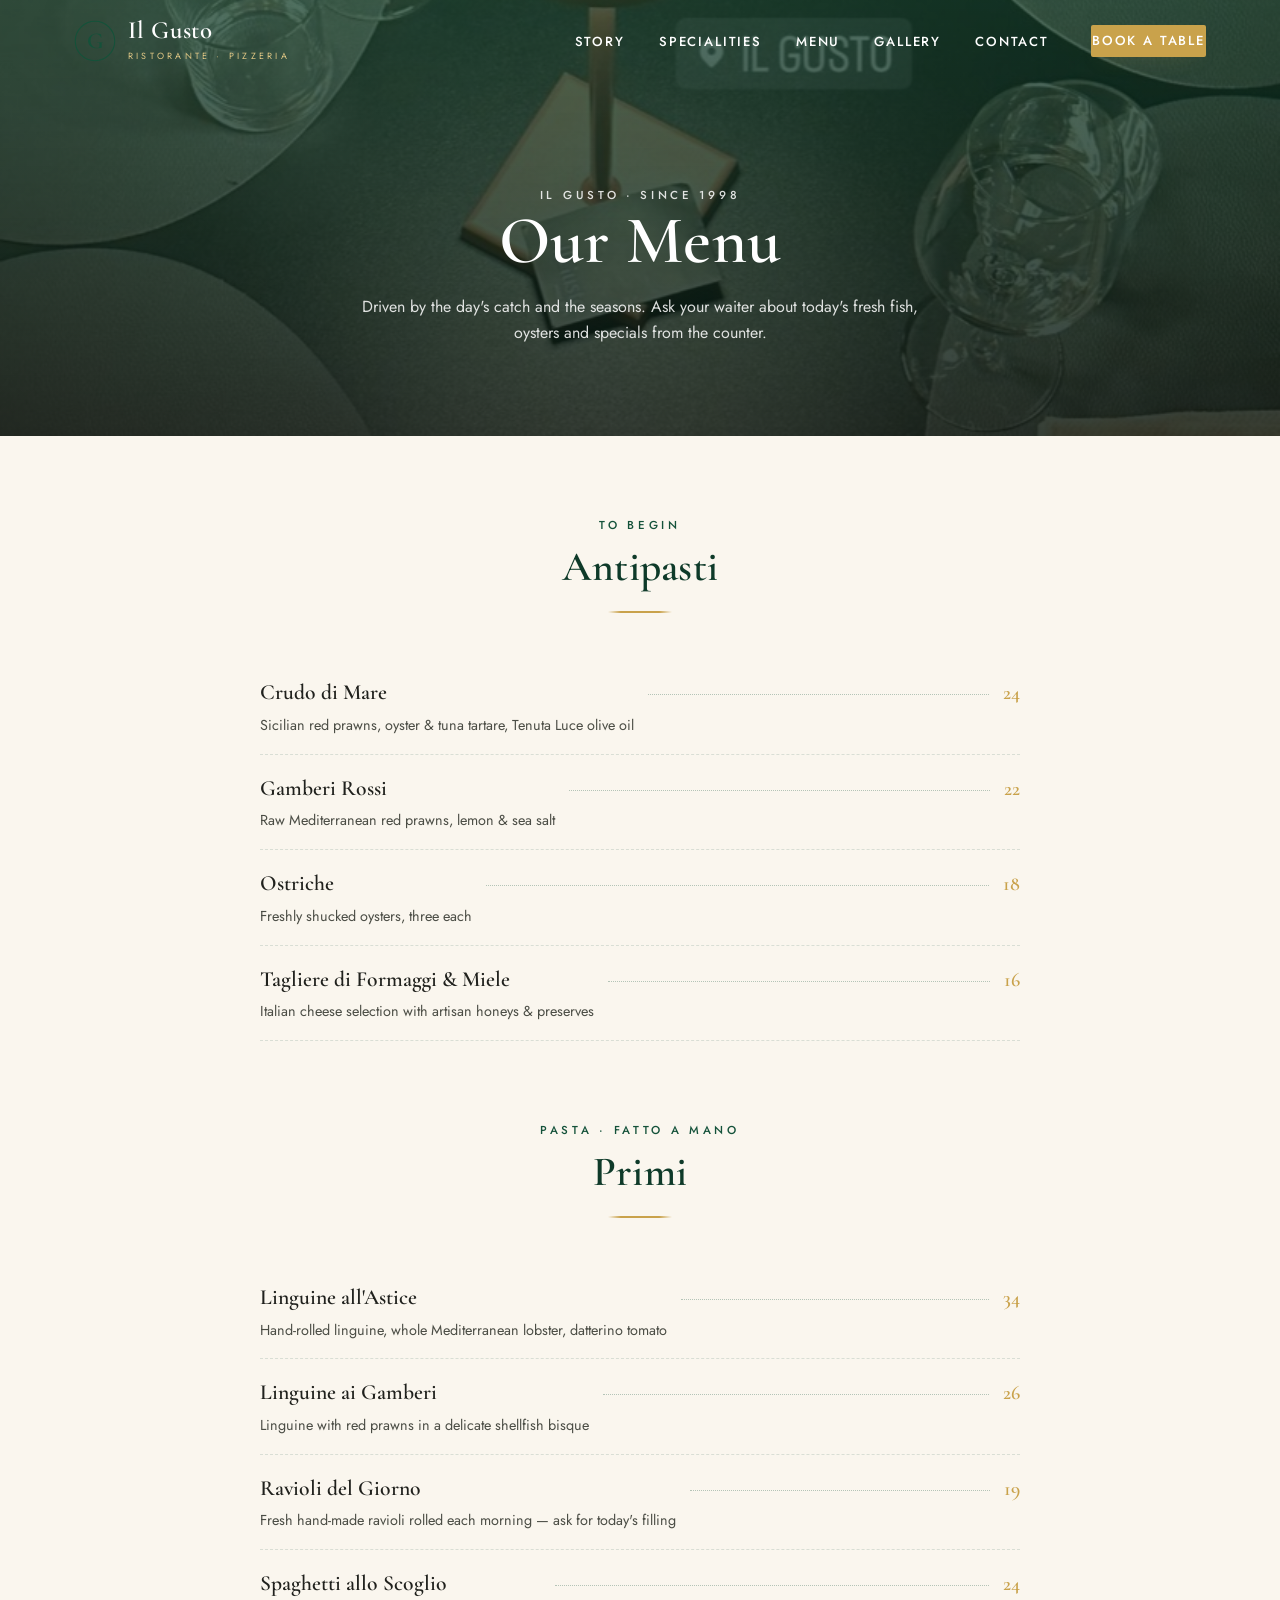
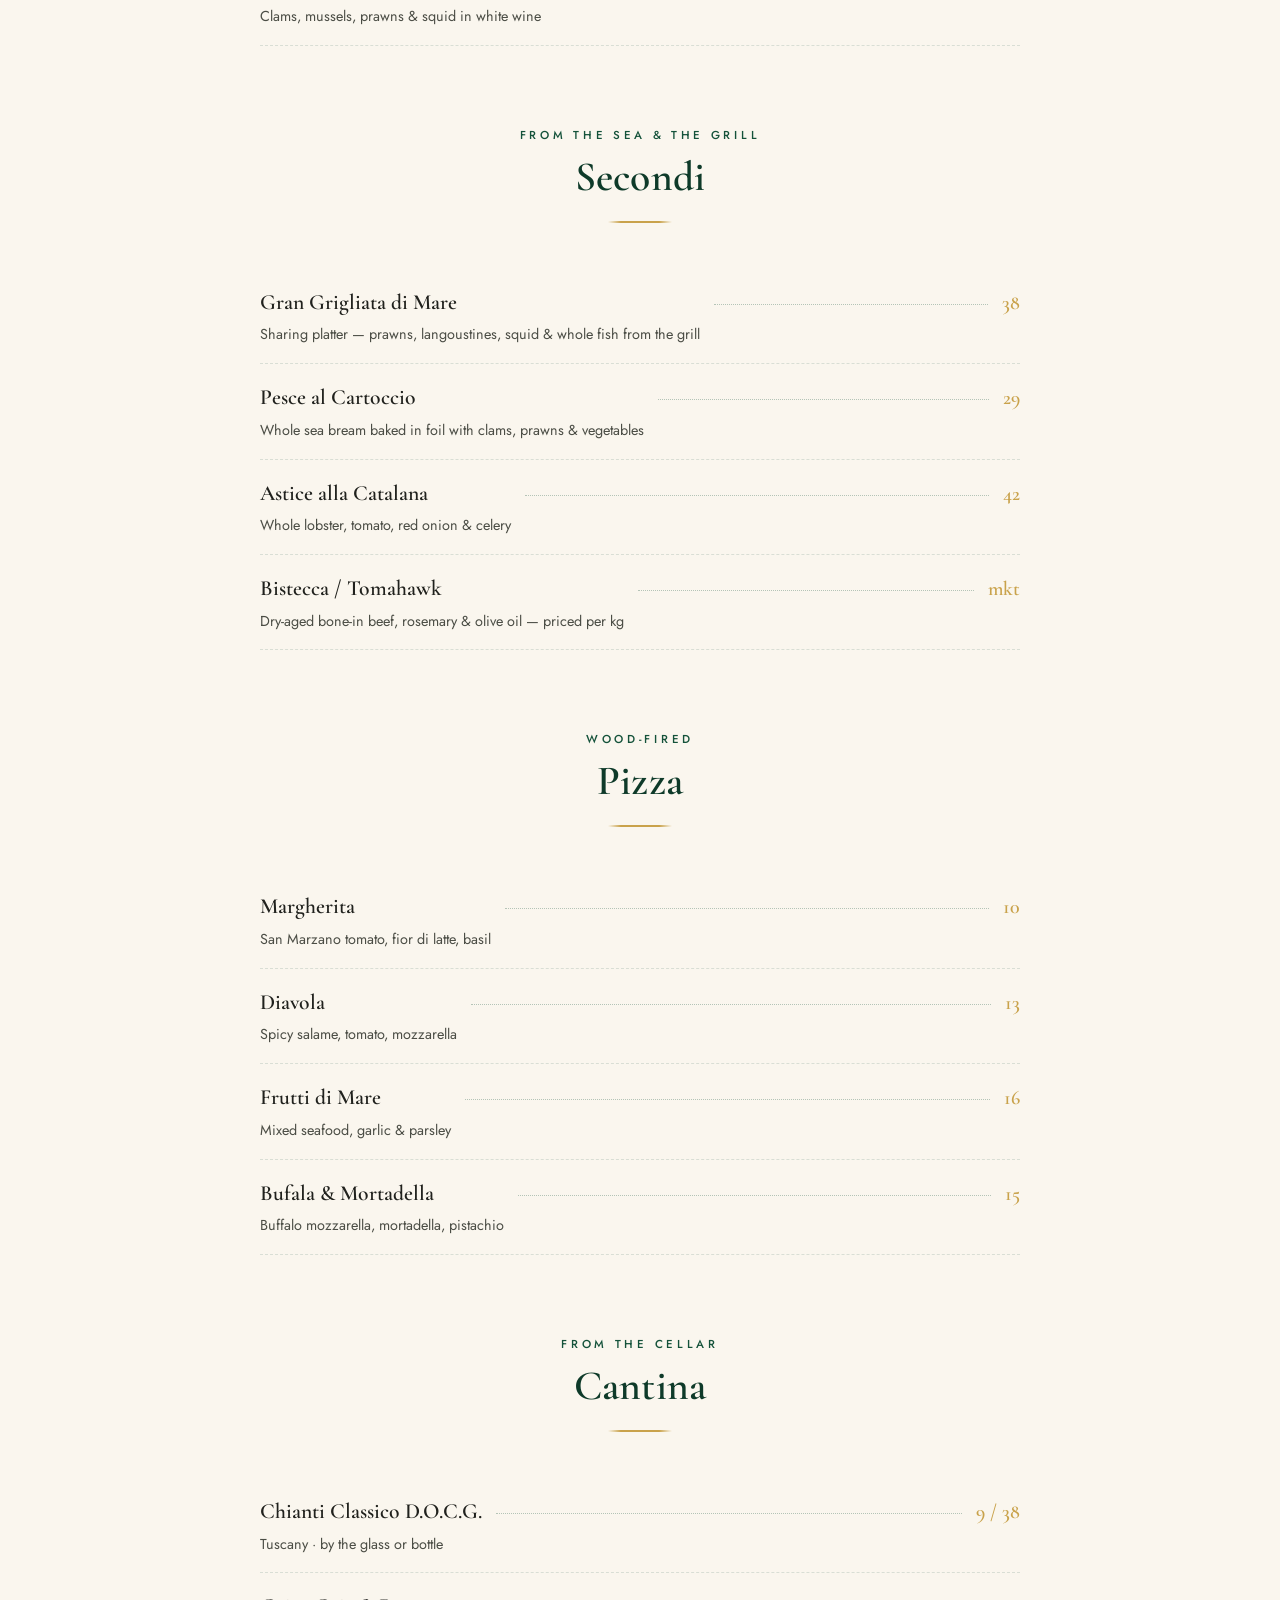
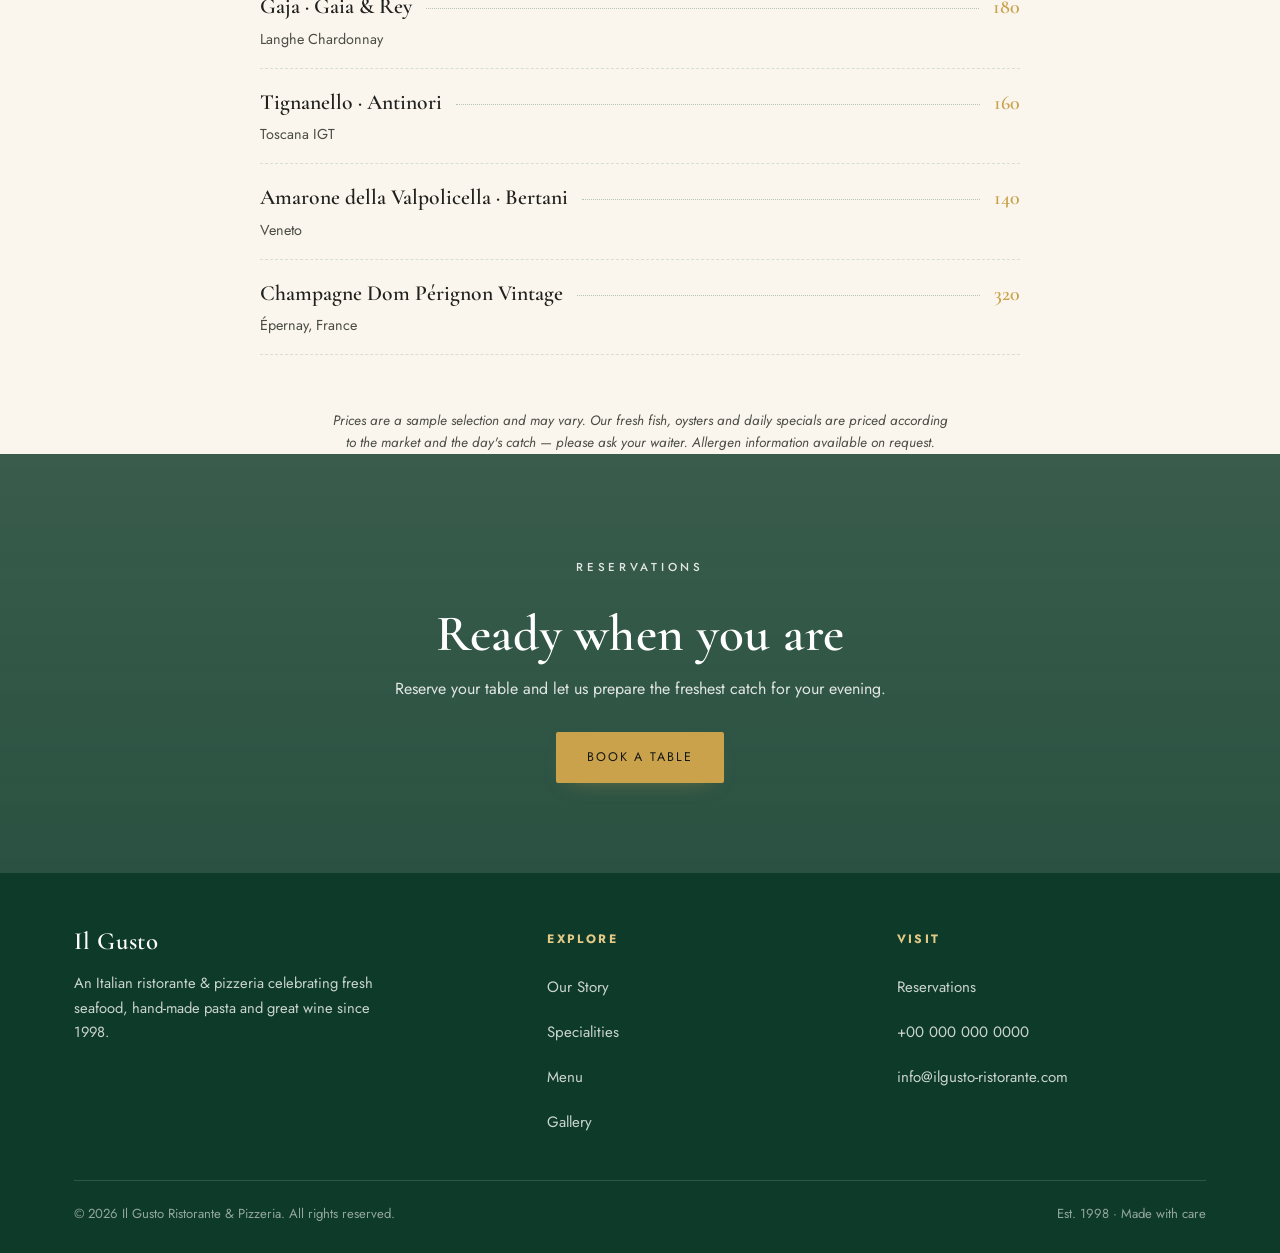
==== docs/menu.html @ 5f65938a "Ilgusto restaurant website (static site for GitHub Pages /docs) Co-Authored-By: Claude Opus 4.8 (1M " ====
<!DOCTYPE html>
<html lang="en">
<head>
  <meta charset="UTF-8" />
  <meta name="viewport" content="width=device-width, initial-scale=1.0" />

  <title>Menu · Il Gusto Ristorante &amp; Pizzeria — Seafood, Pasta, Pizza &amp; Wine</title>
  <meta name="description" content="Explore the Il Gusto menu: fresh seafood antipasti, lobster linguine, hand-made pasta, grilled fish, dry-aged steaks, wood-fired pizza and a curated Italian wine list." />
  <meta name="keywords" content="Il Gusto menu, Italian menu, seafood menu, lobster pasta, pizza menu, wine list, antipasti, ristorante menu" />
  <meta name="robots" content="index, follow" />
  <link rel="canonical" href="https://www.ilgusto-ristorante.com/menu.html" />

  <meta property="og:type" content="website" />
  <meta property="og:site_name" content="Il Gusto Ristorante" />
  <meta property="og:title" content="Menu · Il Gusto Ristorante &amp; Pizzeria" />
  <meta property="og:description" content="Fresh seafood antipasti, lobster linguine, hand-made pasta, grilled fish, aged steaks and wood-fired pizza." />
  <meta property="og:url" content="https://www.ilgusto-ristorante.com/menu.html" />
  <meta property="og:image" content="https://www.ilgusto-ristorante.com/assets/img/og-image.jpg" />
  <meta name="twitter:card" content="summary_large_image" />
  <meta name="theme-color" content="#14523a" />

  <link rel="icon" type="image/svg+xml" href="assets/favicon.svg" />
  <link rel="manifest" href="site.webmanifest" />
  <link rel="preconnect" href="https://fonts.googleapis.com" />
  <link rel="preconnect" href="https://fonts.gstatic.com" crossorigin />
  <link href="https://fonts.googleapis.com/css2?family=Cormorant+Garamond:ital,wght@0,500;0,600;1,500&family=Jost:wght@300;400;500&display=swap" rel="stylesheet" />
  <link rel="stylesheet" href="assets/style.css" />

  <!-- Breadcrumb structured data -->
  <script type="application/ld+json">
  {
    "@context": "https://schema.org",
    "@type": "BreadcrumbList",
    "itemListElement": [
      { "@type": "ListItem", "position": 1, "name": "Home", "item": "https://www.ilgusto-ristorante.com/" },
      { "@type": "ListItem", "position": 2, "name": "Menu", "item": "https://www.ilgusto-ristorante.com/menu.html" }
    ]
  }
  </script>
</head>
<body>

  <header class="site-header scrolled">
    <div class="wrap nav">
      <a class="brand" href="index.html" aria-label="Il Gusto home">
        <span class="brand-mark" style="color: var(--green)">
          <svg viewBox="0 0 100 100" width="42" height="42" aria-hidden="true">
            <circle cx="50" cy="50" r="47" fill="none" stroke="currentColor" stroke-width="2.5"/>
            <text x="50" y="66" text-anchor="middle" font-family="Cormorant Garamond, serif" font-size="54" font-weight="600" fill="currentColor">G</text>
          </svg>
        </span>
        <span>
          <span class="brand-text">Il Gusto</span>
          <span class="brand-sub">Ristorante · Pizzeria</span>
        </span>
      </a>
      <nav>
        <ul class="nav-links">
          <li><a href="index.html#about">Story</a></li>
          <li><a href="index.html#highlights">Specialities</a></li>
          <li><a href="menu.html">Menu</a></li>
          <li><a href="index.html#gallery">Gallery</a></li>
          <li><a href="index.html#contact">Contact</a></li>
          <li class="nav-cta"><a class="btn btn-gold" href="index.html#contact">Book a Table</a></li>
        </ul>
      </nav>
      <button class="nav-toggle" aria-label="Open menu" aria-expanded="false">
        <span></span><span></span><span></span>
      </button>
    </div>
  </header>

  <!-- Page hero -->
  <section class="page-hero">
    <div class="wrap">
      <p class="eyebrow">Il Gusto · Since 1998</p>
      <h1>Our Menu</h1>
      <p>Driven by the day's catch and the seasons. Ask your waiter about today's fresh fish, oysters and specials from the counter.</p>
    </div>
  </section>

  <main>
    <!-- Antipasti -->
    <section class="menu-section">
      <div class="wrap">
        <div class="menu-cat-head reveal">
          <p class="eyebrow dark">To begin</p>
          <h2>Antipasti</h2>
        </div>
        <div class="menu-list">
          <div class="menu-item reveal">
            <div><span class="mi-name">Crudo di Mare</span><span class="mi-desc">Sicilian red prawns, oyster &amp; tuna tartare, Tenuta Luce olive oil</span></div>
            <span class="mi-dots"></span><span class="mi-price">24</span>
          </div>
          <div class="menu-item reveal">
            <div><span class="mi-name">Gamberi Rossi</span><span class="mi-desc">Raw Mediterranean red prawns, lemon &amp; sea salt</span></div>
            <span class="mi-dots"></span><span class="mi-price">22</span>
          </div>
          <div class="menu-item reveal">
            <div><span class="mi-name">Ostriche</span><span class="mi-desc">Freshly shucked oysters, three each</span></div>
            <span class="mi-dots"></span><span class="mi-price">18</span>
          </div>
          <div class="menu-item reveal">
            <div><span class="mi-name">Tagliere di Formaggi &amp; Miele</span><span class="mi-desc">Italian cheese selection with artisan honeys &amp; preserves</span></div>
            <span class="mi-dots"></span><span class="mi-price">16</span>
          </div>
        </div>
      </div>
    </section>

    <!-- Primi -->
    <section class="menu-section">
      <div class="wrap">
        <div class="menu-cat-head reveal">
          <p class="eyebrow dark">Pasta · Fatto a mano</p>
          <h2>Primi</h2>
        </div>
        <div class="menu-list">
          <div class="menu-item reveal">
            <div><span class="mi-name">Linguine all'Astice</span><span class="mi-desc">Hand-rolled linguine, whole Mediterranean lobster, datterino tomato</span></div>
            <span class="mi-dots"></span><span class="mi-price">34</span>
          </div>
          <div class="menu-item reveal">
            <div><span class="mi-name">Linguine ai Gamberi</span><span class="mi-desc">Linguine with red prawns in a delicate shellfish bisque</span></div>
            <span class="mi-dots"></span><span class="mi-price">26</span>
          </div>
          <div class="menu-item reveal">
            <div><span class="mi-name">Ravioli del Giorno</span><span class="mi-desc">Fresh hand-made ravioli rolled each morning — ask for today's filling</span></div>
            <span class="mi-dots"></span><span class="mi-price">19</span>
          </div>
          <div class="menu-item reveal">
            <div><span class="mi-name">Spaghetti allo Scoglio</span><span class="mi-desc">Clams, mussels, prawns &amp; squid in white wine</span></div>
            <span class="mi-dots"></span><span class="mi-price">24</span>
          </div>
        </div>
      </div>
    </section>

    <!-- Secondi -->
    <section class="menu-section">
      <div class="wrap">
        <div class="menu-cat-head reveal">
          <p class="eyebrow dark">From the sea &amp; the grill</p>
          <h2>Secondi</h2>
        </div>
        <div class="menu-list">
          <div class="menu-item reveal">
            <div><span class="mi-name">Gran Grigliata di Mare</span><span class="mi-desc">Sharing platter — prawns, langoustines, squid &amp; whole fish from the grill</span></div>
            <span class="mi-dots"></span><span class="mi-price">38</span>
          </div>
          <div class="menu-item reveal">
            <div><span class="mi-name">Pesce al Cartoccio</span><span class="mi-desc">Whole sea bream baked in foil with clams, prawns &amp; vegetables</span></div>
            <span class="mi-dots"></span><span class="mi-price">29</span>
          </div>
          <div class="menu-item reveal">
            <div><span class="mi-name">Astice alla Catalana</span><span class="mi-desc">Whole lobster, tomato, red onion &amp; celery</span></div>
            <span class="mi-dots"></span><span class="mi-price">42</span>
          </div>
          <div class="menu-item reveal">
            <div><span class="mi-name">Bistecca / Tomahawk</span><span class="mi-desc">Dry-aged bone-in beef, rosemary &amp; olive oil — priced per kg</span></div>
            <span class="mi-dots"></span><span class="mi-price">mkt</span>
          </div>
        </div>
      </div>
    </section>

    <!-- Pizza -->
    <section class="menu-section">
      <div class="wrap">
        <div class="menu-cat-head reveal">
          <p class="eyebrow dark">Wood-fired</p>
          <h2>Pizza</h2>
        </div>
        <div class="menu-list">
          <div class="menu-item reveal">
            <div><span class="mi-name">Margherita</span><span class="mi-desc">San Marzano tomato, fior di latte, basil</span></div>
            <span class="mi-dots"></span><span class="mi-price">10</span>
          </div>
          <div class="menu-item reveal">
            <div><span class="mi-name">Diavola</span><span class="mi-desc">Spicy salame, tomato, mozzarella</span></div>
            <span class="mi-dots"></span><span class="mi-price">13</span>
          </div>
          <div class="menu-item reveal">
            <div><span class="mi-name">Frutti di Mare</span><span class="mi-desc">Mixed seafood, garlic &amp; parsley</span></div>
            <span class="mi-dots"></span><span class="mi-price">16</span>
          </div>
          <div class="menu-item reveal">
            <div><span class="mi-name">Bufala &amp; Mortadella</span><span class="mi-desc">Buffalo mozzarella, mortadella, pistachio</span></div>
            <span class="mi-dots"></span><span class="mi-price">15</span>
          </div>
        </div>
      </div>
    </section>

    <!-- Cantina -->
    <section class="menu-section">
      <div class="wrap">
        <div class="menu-cat-head reveal">
          <p class="eyebrow dark">From the cellar</p>
          <h2>Cantina</h2>
        </div>
        <div class="menu-list">
          <div class="menu-item reveal">
            <div><span class="mi-name">Chianti Classico D.O.C.G.</span><span class="mi-desc">Tuscany · by the glass or bottle</span></div>
            <span class="mi-dots"></span><span class="mi-price">9 / 38</span>
          </div>
          <div class="menu-item reveal">
            <div><span class="mi-name">Gaja · Gaia &amp; Rey</span><span class="mi-desc">Langhe Chardonnay</span></div>
            <span class="mi-dots"></span><span class="mi-price">180</span>
          </div>
          <div class="menu-item reveal">
            <div><span class="mi-name">Tignanello · Antinori</span><span class="mi-desc">Toscana IGT</span></div>
            <span class="mi-dots"></span><span class="mi-price">160</span>
          </div>
          <div class="menu-item reveal">
            <div><span class="mi-name">Amarone della Valpolicella · Bertani</span><span class="mi-desc">Veneto</span></div>
            <span class="mi-dots"></span><span class="mi-price">140</span>
          </div>
          <div class="menu-item reveal">
            <div><span class="mi-name">Champagne Dom Pérignon Vintage</span><span class="mi-desc">Épernay, France</span></div>
            <span class="mi-dots"></span><span class="mi-price">320</span>
          </div>
        </div>
        <p class="menu-note">Prices are a sample selection and may vary. Our fresh fish, oysters and daily specials are priced according to the market and the day's catch — please ask your waiter. Allergen information available on request.</p>
      </div>
    </section>

    <!-- CTA -->
    <section class="cta-strip">
      <div class="wrap reveal">
        <p class="eyebrow">Reservations</p>
        <h2>Ready when you are</h2>
        <p>Reserve your table and let us prepare the freshest catch for your evening.</p>
        <a class="btn btn-gold" href="index.html#contact">Book a Table</a>
      </div>
    </section>
  </main>

  <footer class="site-footer">
    <div class="wrap">
      <div class="footer-grid">
        <div>
          <span class="brand-text">Il Gusto</span>
          <p>An Italian ristorante &amp; pizzeria celebrating fresh seafood, hand-made pasta and great wine since 1998.</p>
        </div>
        <div class="footer-col">
          <h4>Explore</h4>
          <ul>
            <li><a href="index.html#about">Our Story</a></li>
            <li><a href="index.html#highlights">Specialities</a></li>
            <li><a href="menu.html">Menu</a></li>
            <li><a href="index.html#gallery">Gallery</a></li>
          </ul>
        </div>
        <div class="footer-col">
          <h4>Visit</h4>
          <ul>
            <li><a href="index.html#contact">Reservations</a></li>
            <li><a href="tel:+000000000000">+00 000 000 0000</a></li>
            <li><a href="mailto:info@ilgusto-ristorante.com">info@ilgusto-ristorante.com</a></li>
          </ul>
        </div>
      </div>
      <div class="footer-bottom">
        <span>&copy; <span id="year">2026</span> Il Gusto Ristorante &amp; Pizzeria. All rights reserved.</span>
        <span>Est. 1998 · Made with care</span>
      </div>
    </div>
  </footer>

  <script src="assets/main.js"></script>
</body>
</html>
---- docs/assets/style.css ----
/* ===========================================================
   Il Gusto — Ristorante · Pizzeria (est. 1998)
   Elegant, lightweight stylesheet. No frameworks.
   Brand: deep green + gold on warm cream / charcoal.
   =========================================================== */

:root {
  --green: #14523a;
  --green-deep: #0e3a29;
  --gold: #c9a24b;
  --gold-soft: #e3c986;
  --cream: #faf6ee;
  --cream-2: #f3ebdc;
  --ink: #20211d;
  --ink-soft: #4b4d45;
  --charcoal: #161712;
  --line: rgba(20, 82, 58, .14);
  --shadow: 0 18px 50px -22px rgba(14, 58, 41, .55);
  --serif: "Cormorant Garamond", "Playfair Display", Georgia, "Times New Roman", serif;
  --sans: "Jost", "Helvetica Neue", Arial, sans-serif;
  --maxw: 1180px;
}

* { box-sizing: border-box; }

html { scroll-behavior: smooth; scroll-padding-top: 84px; }

body {
  margin: 0;
  font-family: var(--sans);
  color: var(--ink);
  background: var(--cream);
  line-height: 1.65;
  -webkit-font-smoothing: antialiased;
  text-rendering: optimizeLegibility;
}

img { max-width: 100%; display: block; }

a { color: inherit; text-decoration: none; }

h1, h2, h3 { font-family: var(--serif); font-weight: 600; line-height: 1.08; margin: 0; letter-spacing: .01em; }

.wrap { max-width: var(--maxw); margin: 0 auto; padding: 0 24px; }

.eyebrow {
  font-family: var(--sans);
  text-transform: uppercase;
  letter-spacing: .32em;
  font-size: .72rem;
  font-weight: 500;
  color: var(--gold);
  margin: 0 0 14px;
}
.eyebrow.dark { color: var(--green); }

.section { padding: 96px 0; }
.section-head { max-width: 640px; margin: 0 auto 56px; text-align: center; }
.section-head h2 { font-size: clamp(2rem, 4.5vw, 3.1rem); color: var(--green-deep); }
.section-head p { color: var(--ink-soft); font-size: 1.06rem; margin: 16px 0 0; }

/* ---------- Buttons ---------- */
.btn {
  display: inline-flex; align-items: center; gap: .55em;
  font-family: var(--sans); font-weight: 500;
  letter-spacing: .12em; text-transform: uppercase; font-size: .78rem;
  padding: 14px 30px; border-radius: 2px; cursor: pointer;
  transition: transform .25s ease, background .25s ease, color .25s ease, box-shadow .25s ease;
  border: 1px solid transparent;
}
.btn-gold { background: var(--gold); color: var(--charcoal); }
.btn-gold:hover { background: var(--gold-soft); transform: translateY(-2px); box-shadow: 0 12px 26px -12px rgba(201,162,75,.7); }
.btn-ghost { border-color: rgba(255,255,255,.5); color: #fff; background: transparent; }
.btn-ghost:hover { background: rgba(255,255,255,.12); transform: translateY(-2px); }
.btn-outline { border-color: var(--green); color: var(--green); background: transparent; }
.btn-outline:hover { background: var(--green); color: #fff; transform: translateY(-2px); }

/* ---------- Header / Nav ---------- */
.site-header {
  position: fixed; inset: 0 0 auto 0; z-index: 50;
  transition: background .35s ease, box-shadow .35s ease, padding .35s ease;
  padding: 18px 0;
}
.site-header.scrolled {
  background: rgba(250, 246, 238, .94);
  backdrop-filter: blur(10px);
  box-shadow: 0 1px 0 var(--line);
  padding: 10px 0;
}
.nav { display: flex; align-items: center; justify-content: space-between; }
.nav-links { display: flex; gap: 34px; align-items: center; list-style: none; margin: 0; padding: 0; }
.nav-links a {
  font-size: .82rem; letter-spacing: .14em; text-transform: uppercase; font-weight: 500;
  color: #fff; position: relative; padding: 4px 0; transition: color .25s ease;
}
.nav-links a::after {
  content: ""; position: absolute; left: 0; bottom: 0; height: 1px; width: 0;
  background: var(--gold); transition: width .3s ease;
}
.nav-links a:hover::after { width: 100%; }
.scrolled .nav-links a { color: var(--ink); }
.scrolled .brand-text, .scrolled .brand-sub { color: var(--green-deep); }

.brand { display: flex; align-items: center; gap: 12px; }
.brand-mark { width: 42px; height: 42px; flex: none; }
.brand-text { font-family: var(--serif); font-size: 1.55rem; font-weight: 600; color: #fff; line-height: 1; letter-spacing: .02em; }
.brand-sub { display: block; font-family: var(--sans); font-size: .56rem; letter-spacing: .34em; text-transform: uppercase; color: var(--gold-soft); margin-top: 3px; }

.nav-cta { margin-left: 8px; }
.nav-toggle { display: none; background: none; border: 0; cursor: pointer; padding: 8px; z-index: 60; position: relative; }
.nav-toggle span { display: block; width: 26px; height: 2px; background: #fff; margin: 6px 0; transition: transform .32s ease, opacity .25s ease, background .3s ease; transform-origin: center; }
.scrolled .nav-toggle span { background: var(--ink); }
/* Hamburger morphs into an X when open */
.nav-toggle.open span { background: #fff; }
.nav-toggle.open span:nth-child(1) { transform: translateY(8px) rotate(45deg); }
.nav-toggle.open span:nth-child(2) { opacity: 0; }
.nav-toggle.open span:nth-child(3) { transform: translateY(-8px) rotate(-45deg); }

/* Dimmed backdrop behind the slide-in panel */
.nav-backdrop {
  position: fixed; inset: 0; z-index: 40; background: rgba(11,22,17,.55);
  backdrop-filter: blur(2px); opacity: 0; visibility: hidden;
  transition: opacity .35s ease, visibility .35s ease;
}
.nav-backdrop.show { opacity: 1; visibility: visible; }
body.nav-locked { overflow: hidden; }

/* ---------- Hero ---------- */
.hero {
  position: relative; min-height: 100vh; display: flex; align-items: center;
  color: #fff; text-align: center; overflow: hidden;
}
.hero::before {
  content: ""; position: absolute; inset: 0;
  background: linear-gradient(180deg, rgba(14,58,41,.55) 0%, rgba(11,30,22,.62) 45%, rgba(11,22,17,.82) 100%),
              url("img/grill-platter.jpg") center/cover no-repeat;
  transform: scale(1.05); z-index: -1;
}
.hero-inner { max-width: 820px; margin: 0 auto; padding: 120px 24px 90px; }
.hero h1 { font-size: clamp(2.8rem, 8vw, 5.6rem); letter-spacing: .01em; }
.hero h1 em { font-style: italic; color: var(--gold-soft); }
.hero .lead { font-size: clamp(1.05rem, 2.2vw, 1.3rem); color: rgba(255,255,255,.9); margin: 22px auto 38px; max-width: 600px; }
.hero-actions { display: flex; gap: 16px; justify-content: center; flex-wrap: wrap; }
.hero-divider { display: inline-flex; align-items: center; gap: 14px; margin-bottom: 22px; color: var(--gold-soft); letter-spacing: .3em; text-transform: uppercase; font-size: .72rem; }
.hero-divider::before, .hero-divider::after { content: ""; width: 42px; height: 1px; background: var(--gold); opacity: .7; }
.scroll-cue { position: absolute; bottom: 26px; left: 50%; transform: translateX(-50%); color: rgba(255,255,255,.7); font-size: .68rem; letter-spacing: .25em; text-transform: uppercase; animation: bob 2.4s ease-in-out infinite; }
@keyframes bob { 0%,100%{ transform: translate(-50%,0);} 50%{ transform: translate(-50%,8px);} }

/* ---------- About ---------- */
.about { background: var(--cream); }
.about-grid { display: grid; grid-template-columns: 1.05fr 1fr; gap: 64px; align-items: center; }
.about-copy h2 { font-size: clamp(2rem, 4.2vw, 3rem); color: var(--green-deep); margin-bottom: 20px; }
.about-copy p { color: var(--ink-soft); margin: 0 0 18px; }
.about-figure { position: relative; }
.about-figure img { border-radius: 4px; box-shadow: var(--shadow); aspect-ratio: 4/5; object-fit: cover; }
.about-figure .badge {
  position: absolute; bottom: -26px; left: -26px; background: var(--green); color: #fff;
  padding: 22px 26px; border-radius: 4px; text-align: center; box-shadow: var(--shadow);
}
.about-figure .badge strong { font-family: var(--serif); font-size: 2.4rem; display: block; color: var(--gold-soft); line-height: 1; }
.about-figure .badge span { font-size: .66rem; letter-spacing: .2em; text-transform: uppercase; }

/* ---------- Highlights ---------- */
.highlights { background: var(--charcoal); color: #fff; }
.highlights .section-head h2 { color: #fff; }
.highlights .section-head p { color: rgba(255,255,255,.66); }
.feature-grid { display: grid; grid-template-columns: repeat(3, 1fr); gap: 26px; }
.feature {
  position: relative; border-radius: 4px; overflow: hidden; min-height: 380px;
  display: flex; align-items: flex-end; color: #fff; isolation: isolate;
}
.feature img { position: absolute; inset: 0; width: 100%; height: 100%; object-fit: cover; z-index: -2; transition: transform .7s ease; }
.feature::after { content: ""; position: absolute; inset: 0; z-index: -1; background: linear-gradient(180deg, rgba(0,0,0,0) 35%, rgba(0,0,0,.8) 100%); }
.feature:hover img { transform: scale(1.07); }
.feature-body { padding: 28px; }
.feature-body h3 { font-size: 1.6rem; color: #fff; }
.feature-body p { font-size: .92rem; color: rgba(255,255,255,.78); margin: 8px 0 0; }
.feature-body .tag { font-size: .68rem; letter-spacing: .22em; text-transform: uppercase; color: var(--gold-soft); }

/* ---------- Gallery ---------- */
.gallery { background: var(--cream); }
.masonry { columns: 3; column-gap: 16px; }
.masonry img {
  width: 100%; margin: 0 0 16px; border-radius: 4px; break-inside: avoid;
  box-shadow: 0 10px 30px -18px rgba(0,0,0,.5); transition: transform .4s ease, filter .4s ease; cursor: pointer;
}
.masonry img:hover { transform: scale(1.02); filter: brightness(1.05); }

/* ---------- Menu page ---------- */
.page-hero {
  position: relative; padding: 170px 0 90px; color: #fff; text-align: center;
}
.page-hero::before {
  content: ""; position: absolute; inset: 0; z-index: -1;
  background: linear-gradient(rgba(14,58,41,.72), rgba(11,22,17,.82)), url("img/interior.jpg") center/cover no-repeat;
}
.page-hero h1 { font-size: clamp(2.6rem, 6vw, 4.2rem); }
.page-hero p { color: rgba(255,255,255,.85); max-width: 560px; margin: 16px auto 0; }

.menu-section { padding: 80px 0 0; }
.menu-section:last-of-type { padding-bottom: 96px; }
.menu-cat-head { text-align: center; margin-bottom: 46px; }
.menu-cat-head h2 { font-size: clamp(1.8rem, 4vw, 2.6rem); color: var(--green-deep); }
.menu-cat-head .eyebrow { margin-bottom: 10px; }
.menu-list { max-width: 760px; margin: 0 auto; }
.menu-item { display: flex; align-items: baseline; gap: 14px; padding: 16px 0; border-bottom: 1px dashed var(--line); }
.menu-item .mi-name { font-family: var(--serif); font-size: 1.35rem; color: var(--ink); font-weight: 600; }
.menu-item .mi-desc { display: block; font-size: .9rem; color: var(--ink-soft); margin-top: 3px; font-family: var(--sans); }
.menu-item .mi-dots { flex: 1; border-bottom: 1px dotted rgba(20,82,58,.3); transform: translateY(-4px); min-width: 24px; }
.menu-item .mi-price { font-family: var(--serif); font-size: 1.25rem; color: var(--gold); font-weight: 600; white-space: nowrap; }
.menu-note { text-align: center; color: var(--ink-soft); font-size: .85rem; max-width: 620px; margin: 54px auto 0; font-style: italic; }

/* ---------- CTA strip ---------- */
.cta-strip {
  position: relative; color: #fff; text-align: center; padding: 90px 0;
}
.cta-strip::before { content:""; position:absolute; inset:0; z-index:-1; background: linear-gradient(rgba(14,58,41,.82),rgba(14,58,41,.88)), url("img/dom-perignon-seafood.jpg") center/cover fixed no-repeat; }
.cta-strip h2 { font-size: clamp(2rem, 5vw, 3.2rem); }
.cta-strip p { color: rgba(255,255,255,.85); max-width: 540px; margin: 14px auto 30px; }

/* ---------- Contact ---------- */
.contact { background: var(--cream); }
.contact-grid { display: grid; grid-template-columns: 1fr 1fr; gap: 56px; }
.contact-card h3 { font-size: 1.4rem; color: var(--green-deep); margin-bottom: 6px; }
.info-row { display: flex; gap: 14px; padding: 18px 0; border-bottom: 1px solid var(--line); }
.info-row .ic { width: 38px; height: 38px; flex: none; border-radius: 50%; background: var(--green); color: var(--gold-soft); display: grid; place-items: center; }
.info-row .ic svg { width: 18px; height: 18px; }
.info-row b { display: block; font-family: var(--sans); font-size: .72rem; letter-spacing: .16em; text-transform: uppercase; color: var(--ink-soft); margin-bottom: 2px; font-weight: 600; }
.info-row span, .info-row a { color: var(--ink); font-size: 1.02rem; }
.info-row a:hover { color: var(--green); }
.hours-list { list-style: none; margin: 14px 0 0; padding: 0; }
.hours-list li { display: flex; justify-content: space-between; padding: 9px 0; border-bottom: 1px dashed var(--line); font-size: .96rem; }
.hours-list li span:last-child { color: var(--ink-soft); }
.hours-list li.today { font-weight: 600; }
.hours-list li.today span:last-child { color: var(--green); }
.map-embed { border-radius: 4px; overflow: hidden; box-shadow: var(--shadow); min-height: 320px; height: 100%; border: 0; width: 100%; }
.contact-socials { display: flex; gap: 14px; margin-top: 22px; }
.contact-socials a { width: 42px; height: 42px; border-radius: 50%; border: 1px solid var(--line); display: grid; place-items: center; color: var(--green); transition: .25s; }
.contact-socials a:hover { background: var(--green); color: #fff; transform: translateY(-2px); }
.contact-socials svg { width: 19px; height: 19px; }

/* ---------- Footer ---------- */
.site-footer { background: var(--green-deep); color: rgba(255,255,255,.78); padding: 56px 0 28px; }
.footer-grid { display: grid; grid-template-columns: 1.4fr 1fr 1fr; gap: 40px; margin-bottom: 36px; }
.site-footer .brand-text { color: #fff; }
.site-footer p { font-size: .92rem; margin: 14px 0 0; max-width: 320px; }
.footer-col h4 { font-family: var(--sans); font-size: .76rem; letter-spacing: .2em; text-transform: uppercase; color: var(--gold-soft); margin: 0 0 16px; }
.footer-col a, .footer-col li { display: block; font-size: .94rem; padding: 5px 0; color: rgba(255,255,255,.78); }
.footer-col ul { list-style: none; margin: 0; padding: 0; }
.footer-col a:hover { color: var(--gold-soft); }
.footer-bottom { border-top: 1px solid rgba(255,255,255,.14); padding-top: 22px; display: flex; justify-content: space-between; flex-wrap: wrap; gap: 10px; font-size: .82rem; color: rgba(255,255,255,.55); }

/* ---------- Reveal animation ---------- */
.reveal { opacity: 0; transform: translateY(24px); transition: opacity .7s ease, transform .7s ease; }
.reveal.in { opacity: 1; transform: none; }

/* ---------- Lightbox ---------- */
.lightbox { position: fixed; inset: 0; z-index: 100; background: rgba(11,18,14,.92); display: none; align-items: center; justify-content: center; padding: 30px; cursor: zoom-out; }
.lightbox.open { display: flex; }
.lightbox img { max-width: 90vw; max-height: 90vh; border-radius: 4px; box-shadow: 0 30px 80px rgba(0,0,0,.6); }
.lightbox .lb-close { position: absolute; top: 22px; right: 28px; color: #fff; font-size: 2rem; cursor: pointer; line-height: 1; }

/* ---------- Responsive ---------- */
@media (max-width: 920px) {
  .about-grid { grid-template-columns: 1fr; gap: 56px; }
  .about-figure .badge { left: 24px; bottom: -20px; }
  .feature-grid { grid-template-columns: 1fr 1fr; }
  .contact-grid { grid-template-columns: 1fr; }
  .footer-grid { grid-template-columns: 1fr 1fr; }
}
@media (max-width: 680px) {
  .section { padding: 70px 0; }
  .nav-toggle { display: block; }
  .nav-links {
    position: fixed; inset: 0 0 0 auto; width: min(82vw, 340px);
    background: linear-gradient(160deg, var(--green) 0%, var(--green-deep) 100%);
    flex-direction: column; align-items: stretch; justify-content: center;
    padding: 88px 36px 40px; gap: 4px; transform: translateX(105%);
    transition: transform .4s cubic-bezier(.4,0,.2,1);
    box-shadow: -24px 0 60px rgba(0,0,0,.45);
  }
  .nav-links.open { transform: none; }
  .nav-links li { border-bottom: 1px solid rgba(255,255,255,.1); }
  .nav-links li:last-child { border-bottom: 0; }
  .nav-links a, .scrolled .nav-links a {
    color: #fff; font-size: 1.05rem; letter-spacing: .16em; display: block; padding: 17px 2px;
  }
  .nav-links a::after { display: none; }
  /* Show the booking CTA inside the panel as a full-width gold button */
  .nav-cta { margin: 22px 0 0; display: block; }
  .nav-cta a, .scrolled .nav-cta a { color: var(--charcoal); padding: 16px; justify-content: center; letter-spacing: .14em; }
  .feature-grid { grid-template-columns: 1fr; }
  .masonry { columns: 2; }
  .footer-grid { grid-template-columns: 1fr; }
  .menu-item { flex-wrap: wrap; }
  .menu-item .mi-dots { display: none; }
}
@media (max-width: 420px) { .masonry { columns: 1; } }

/* ===========================================================
   Finesse layer — refinements for an elevated, editorial feel
   =========================================================== */

::selection { background: var(--gold); color: var(--charcoal); }

/* Slightly airier serif headings */
h1, h2, h3 { letter-spacing: .005em; }
.section-head h2, .menu-cat-head h2, .about-copy h2 { line-height: 1.06; }

/* Decorative gold flourish beneath centred section titles */
.section-head h2::after,
.menu-cat-head h2::after {
  content: "";
  display: block;
  width: 64px; height: 2px;
  margin: 22px auto 0;
  background: linear-gradient(90deg, transparent, var(--gold) 20%, var(--gold) 80%, transparent);
}
.highlights .section-head h2::after { background: linear-gradient(90deg, transparent, var(--gold-soft) 20%, var(--gold-soft) 80%, transparent); }

/* Eyebrow gets a small leading tick for a refined, considered look */
.section-head .eyebrow { display: inline-flex; align-items: center; gap: 10px; }
.section-head .eyebrow::before,
.section-head .eyebrow::after { content: ""; width: 22px; height: 1px; background: currentColor; opacity: .55; }

/* ---- Hero: thin inset frame + staggered entrance ---- */
.hero::after {
  content: ""; position: absolute; inset: 22px; pointer-events: none;
  border: 1px solid rgba(201,162,75,.32); z-index: 0;
}
.hero-inner { position: relative; z-index: 1; }
.hero-divider, .hero h1, .hero .lead, .hero-actions { opacity: 0; animation: heroUp 1s cubic-bezier(.2,.7,.2,1) forwards; }
.hero-divider  { animation-delay: .15s; }
.hero h1       { animation-delay: .30s; }
.hero .lead    { animation-delay: .50s; }
.hero-actions  { animation-delay: .68s; }
@keyframes heroUp { from { opacity: 0; transform: translateY(26px); } to { opacity: 1; transform: none; } }
@media (max-width: 680px) { .hero::after { inset: 12px; } }
@media (prefers-reduced-motion: reduce) {
  .hero-divider, .hero h1, .hero .lead, .hero-actions { animation: none; opacity: 1; }
  .scroll-cue { animation: none; }
}

/* ---- Buttons: finer weight + gentle gold glow ---- */
.btn { letter-spacing: .16em; font-weight: 400; }
.btn-gold { box-shadow: 0 8px 22px -14px rgba(201,162,75,.6); }

/* ---- Feature cards: hairline accent + smoother lift ---- */
.feature {
  box-shadow: 0 14px 40px -26px rgba(0,0,0,.8);
  transition: transform .45s ease, box-shadow .45s ease;
}
.feature::before {
  content: ""; position: absolute; left: 28px; right: 28px; bottom: 0; height: 2px;
  background: var(--gold); transform: scaleX(0); transform-origin: left; z-index: 1;
  transition: transform .5s ease;
}
.feature:hover { transform: translateY(-6px); box-shadow: 0 26px 60px -30px rgba(0,0,0,.9); }
.feature:hover::before { transform: scaleX(1); }
.feature-body .tag { display: inline-block; margin-bottom: 6px; }

/* ---- About: refined image frame + drop accent on first line ---- */
.about-figure img { transition: transform .6s ease; }
.about-figure::before {
  content: ""; position: absolute; inset: -14px -14px 14px 14px; border: 1px solid var(--gold);
  opacity: .4; border-radius: 4px; pointer-events: none; z-index: -1;
}

/* ---- Gallery: graceful reveal of colour on hover ---- */
.masonry img { filter: saturate(.92); transition: transform .5s ease, filter .5s ease, box-shadow .5s ease; }
.masonry img:hover { filter: saturate(1.08) brightness(1.04); box-shadow: 0 18px 44px -20px rgba(0,0,0,.6); }

/* ---- Menu items: considered hover ---- */
.menu-item { transition: padding-left .3s ease; }
.menu-item:hover { padding-left: 8px; }
.menu-item:hover .mi-name { color: var(--green); }
.menu-item .mi-name, .menu-item .mi-price { transition: color .3s ease; }

/* ---- Section rhythm: hairline transitions between light sections ---- */
.about + .highlights, .gallery { position: relative; }

/* ---- Header brand: a touch more refinement ---- */
.brand-text { letter-spacing: .03em; }
.brand-sub { letter-spacing: .36em; }
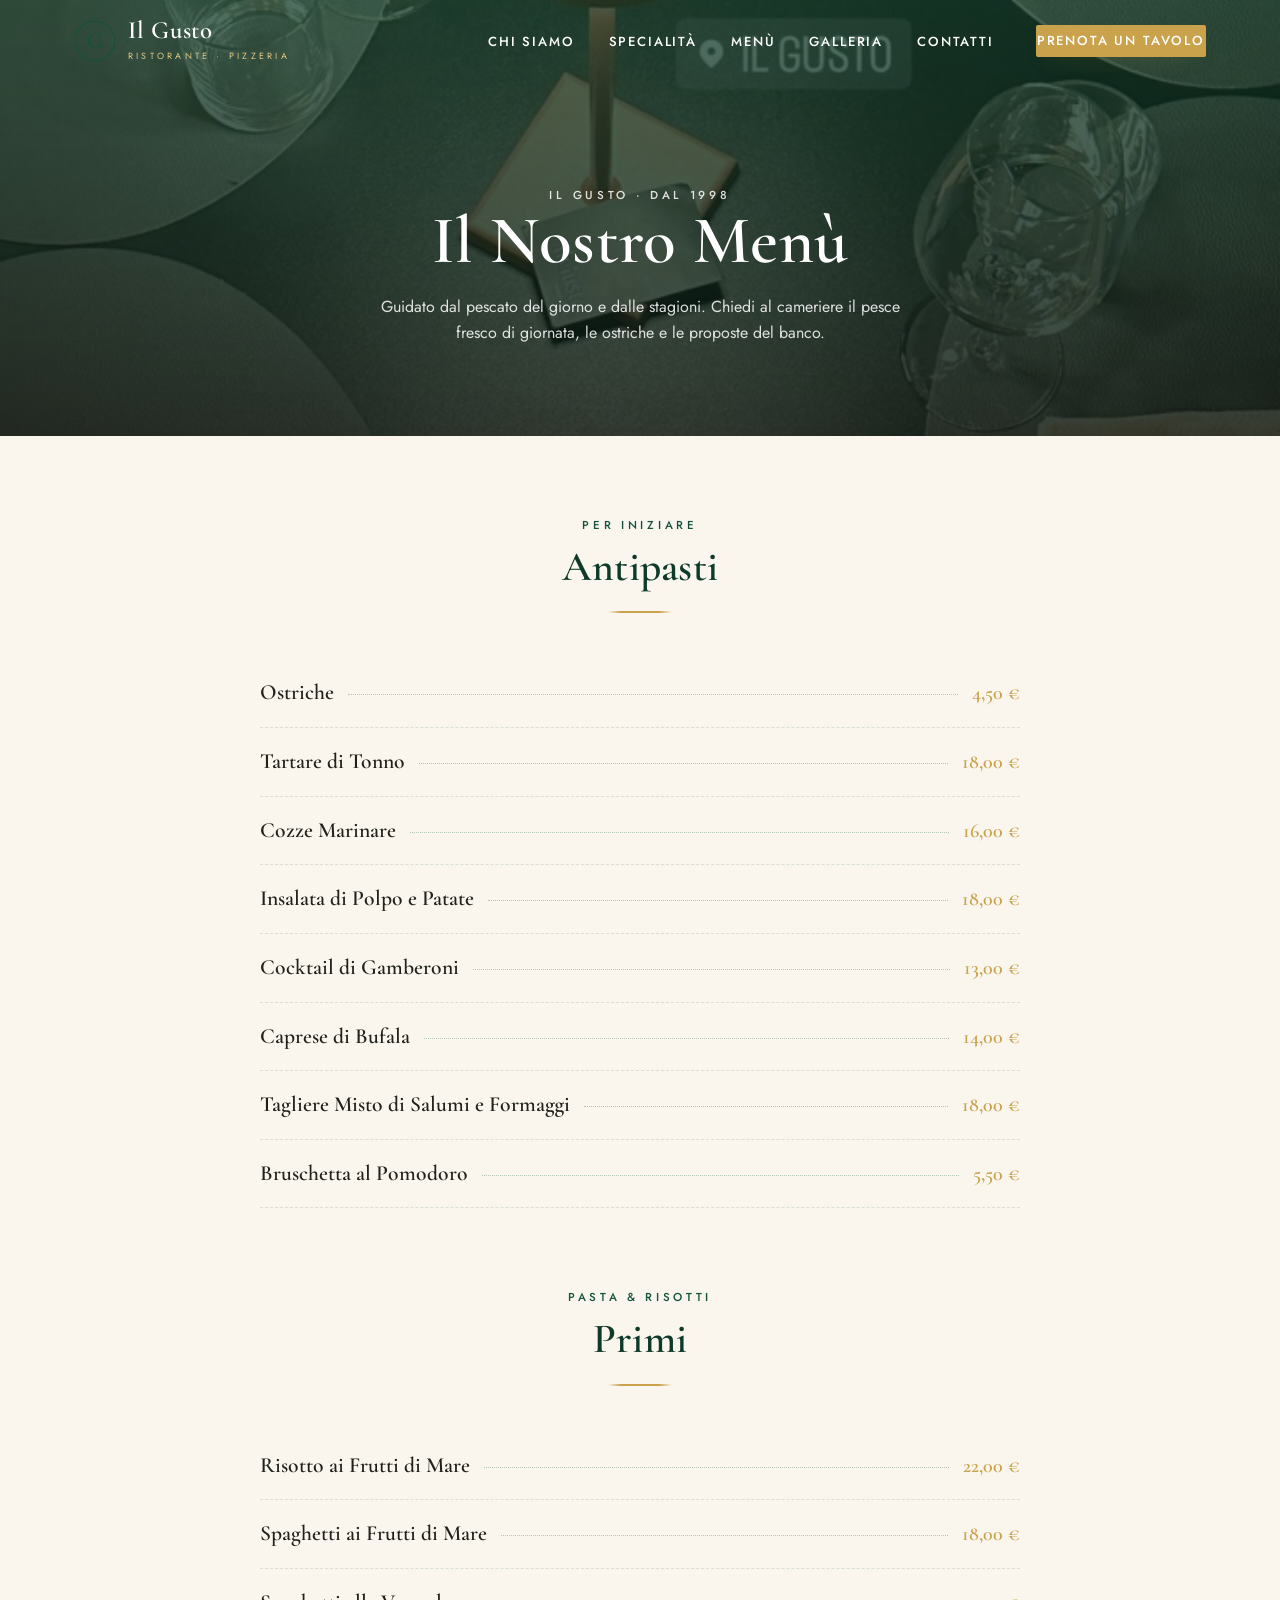
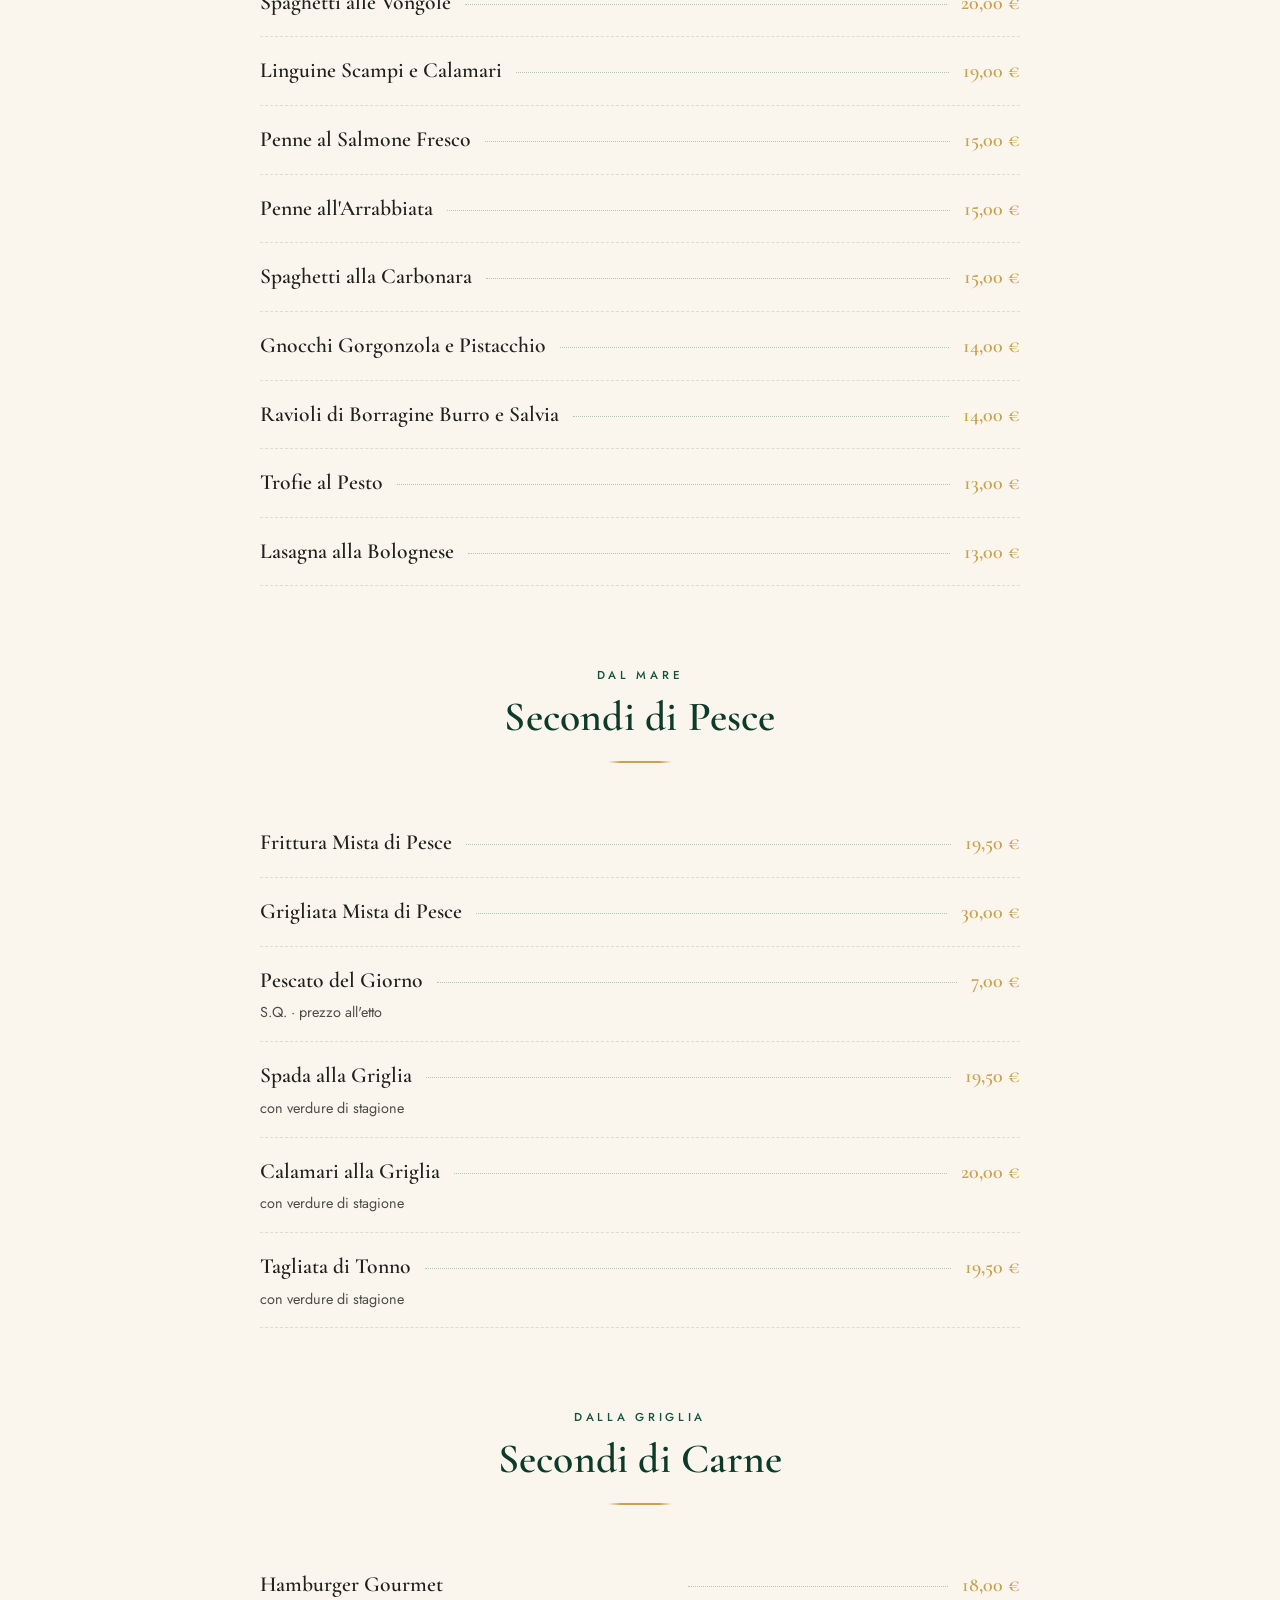
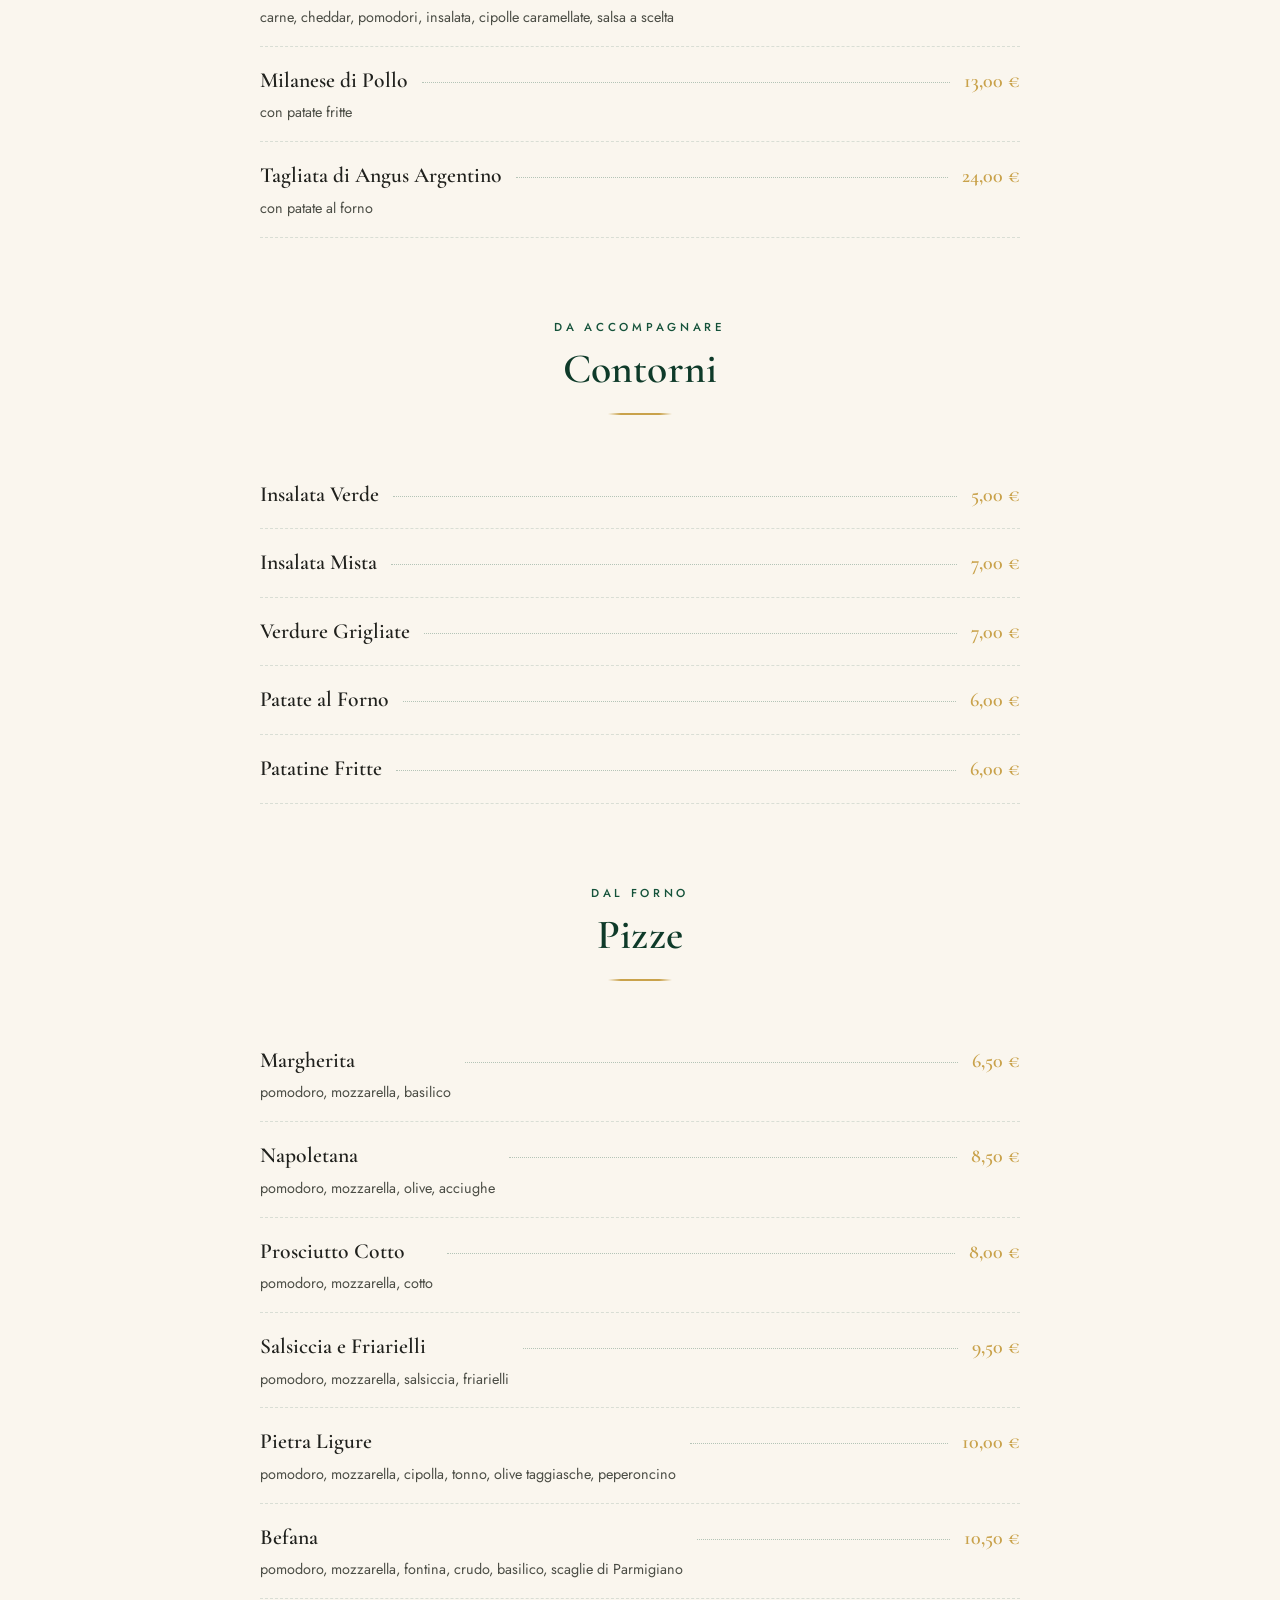
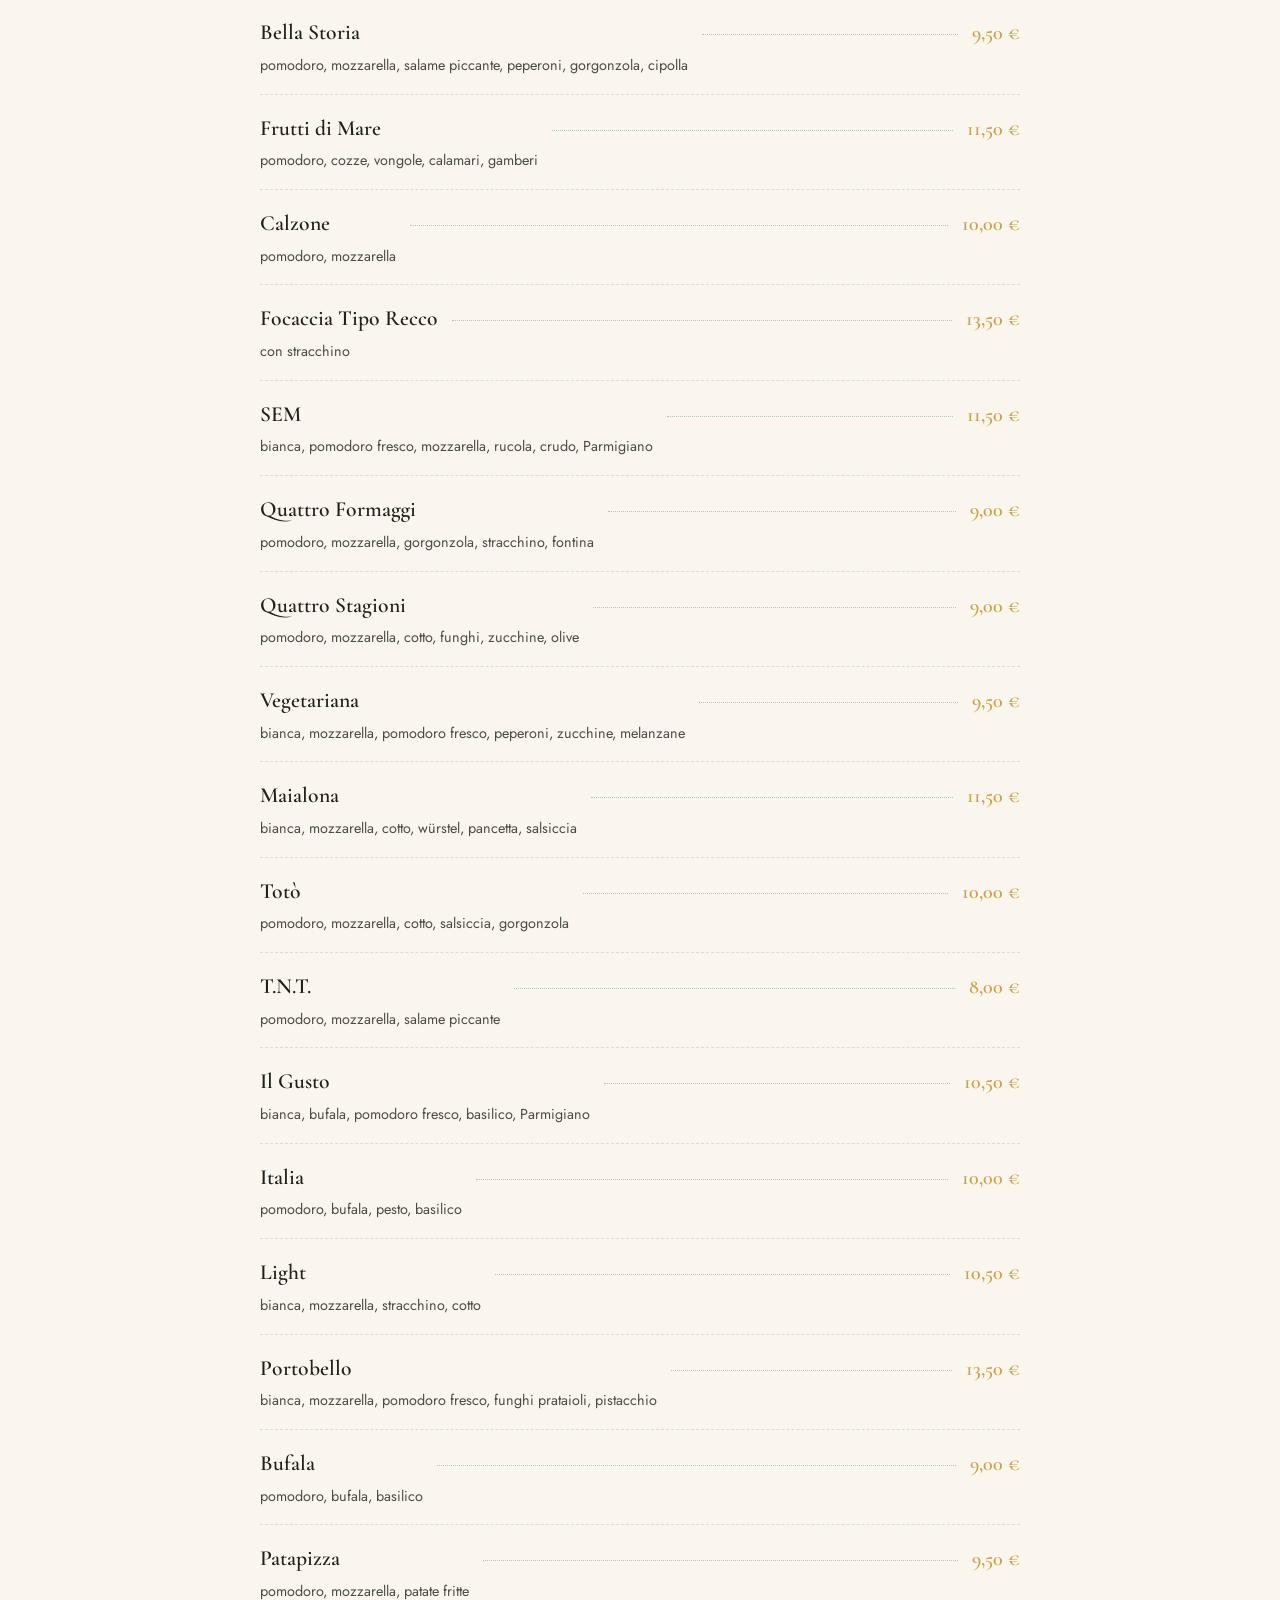
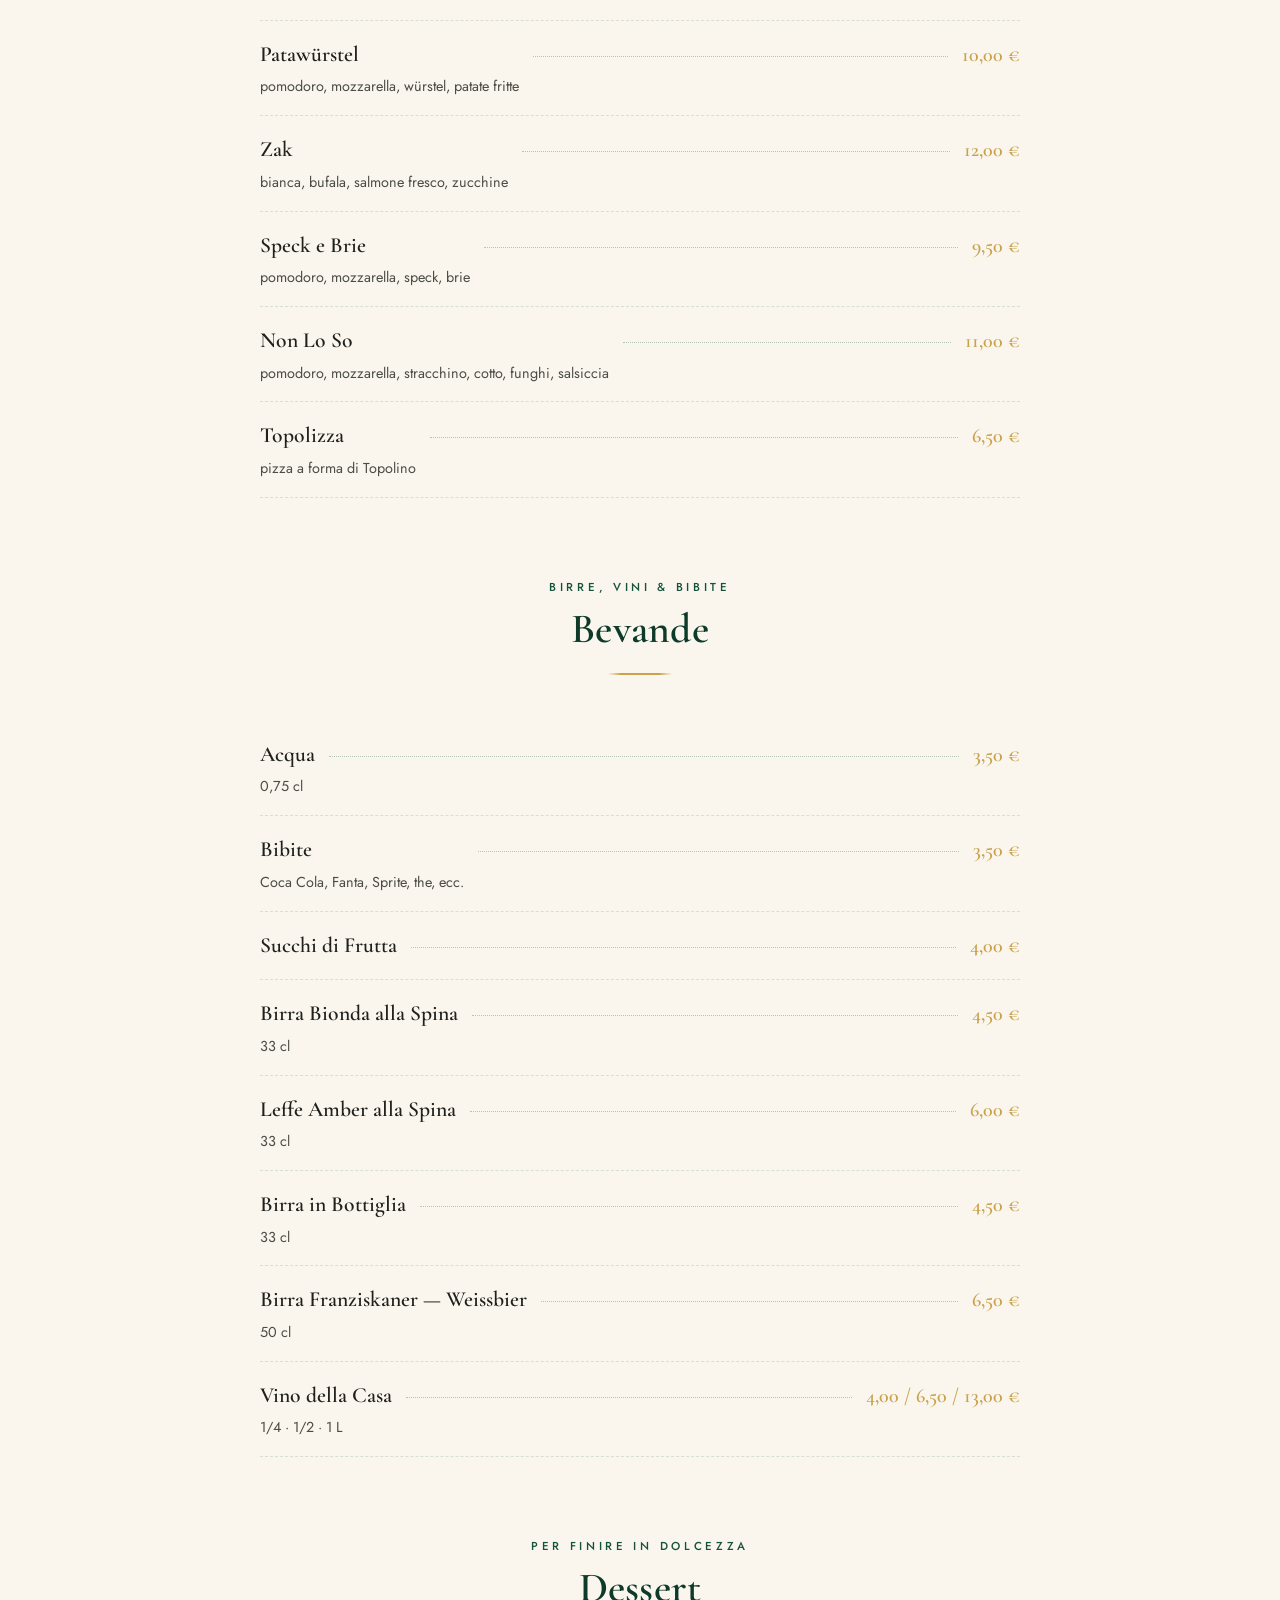
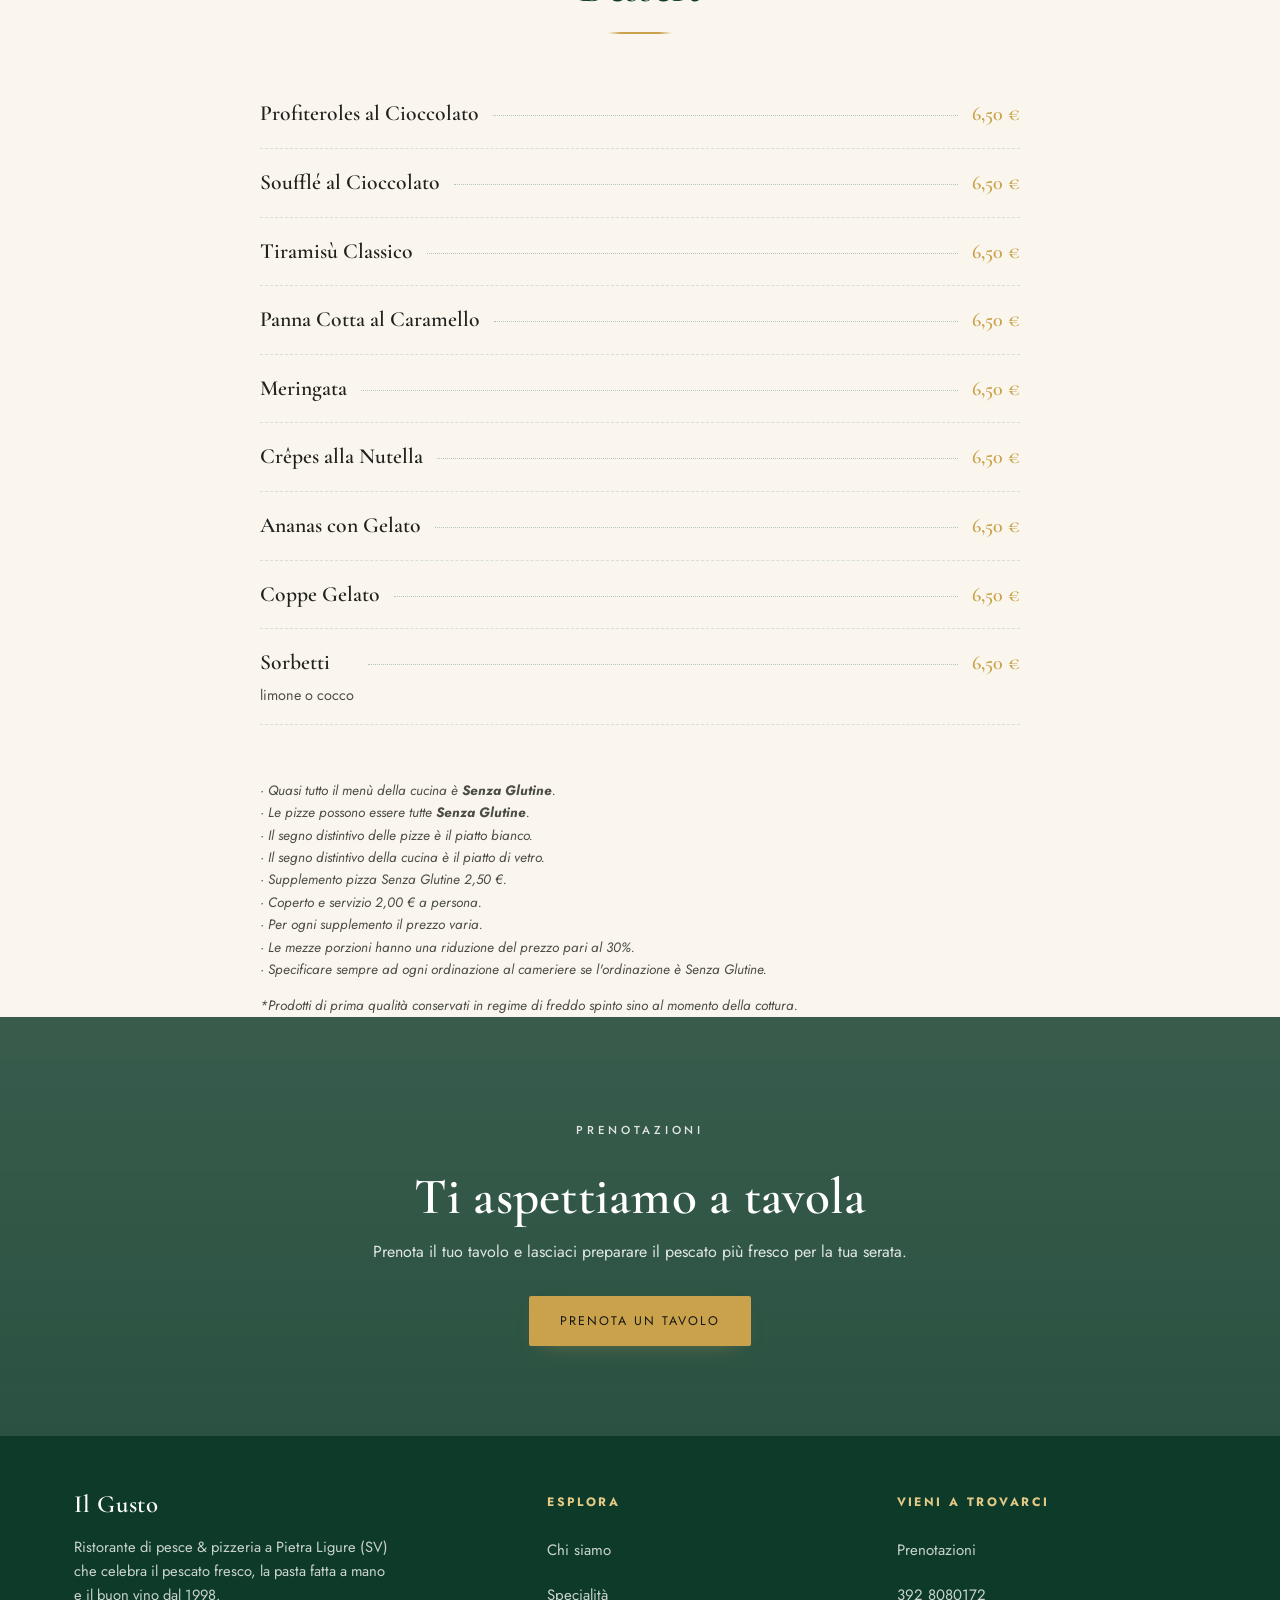
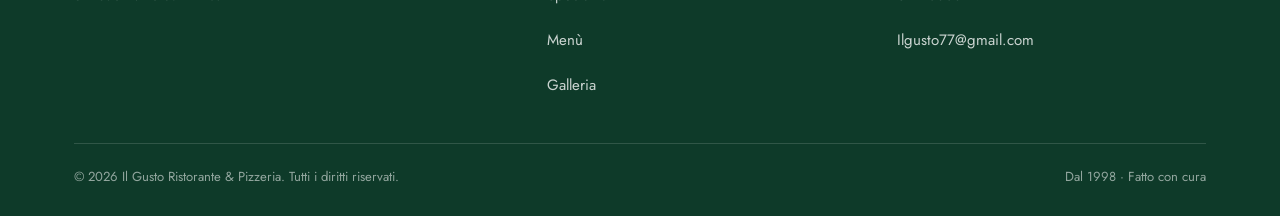
==== commit 653cf2ec: "Real menu, real photos, contact info, reservation CTA and local SEO - Menu: full real Il Gusto menu " ====
--- a/docs/menu.html
+++ b/docs/menu.html
@@ -1,30 +1,36 @@
 <!DOCTYPE html>
-<html lang="en">
+<html lang="it">
 <head>
   <meta charset="UTF-8" />
   <meta name="viewport" content="width=device-width, initial-scale=1.0" />
 
-  <title>Menu · Il Gusto Ristorante &amp; Pizzeria — Seafood, Pasta, Pizza &amp; Wine</title>
-  <meta name="description" content="Explore the Il Gusto menu: fresh seafood antipasti, lobster linguine, hand-made pasta, grilled fish, dry-aged steaks, wood-fired pizza and a curated Italian wine list." />
-  <meta name="keywords" content="Il Gusto menu, Italian menu, seafood menu, lobster pasta, pizza menu, wine list, antipasti, ristorante menu" />
-  <meta name="robots" content="index, follow" />
-  <link rel="canonical" href="https://www.ilgusto-ristorante.com/menu.html" />
+  <title>Menù &amp; Prezzi · Il Gusto Ristorante &amp; Pizzeria a Pietra Ligure (SV)</title>
+  <meta name="description" content="Menù e prezzi de Il Gusto a Pietra Ligure (Savona): antipasti di mare, primi ai frutti di mare, secondi di pesce e carne, oltre 25 pizze, dolci fatti in casa e vini. Quasi tutto il menù è senza glutine." />
+  <meta name="keywords" content="menù Il Gusto Pietra Ligure, prezzi ristorante Pietra Ligure, menù pesce Pietra Ligure, pizze Pietra Ligure, menù pizzeria Savona, menù senza glutine Pietra Ligure, frutti di mare, pizza Pietra Ligure" />
+  <meta name="robots" content="index, follow, max-image-preview:large" />
+  <link rel="canonical" href="https://skerdi459.github.io/Ilgusto/menu.html" />
 
   <meta property="og:type" content="website" />
-  <meta property="og:site_name" content="Il Gusto Ristorante" />
-  <meta property="og:title" content="Menu · Il Gusto Ristorante &amp; Pizzeria" />
-  <meta property="og:description" content="Fresh seafood antipasti, lobster linguine, hand-made pasta, grilled fish, aged steaks and wood-fired pizza." />
-  <meta property="og:url" content="https://www.ilgusto-ristorante.com/menu.html" />
-  <meta property="og:image" content="https://www.ilgusto-ristorante.com/assets/img/og-image.jpg" />
+  <meta property="og:site_name" content="Il Gusto Ristorante & Pizzeria" />
+  <meta property="og:title" content="Menù &amp; Prezzi · Il Gusto Ristorante &amp; Pizzeria a Pietra Ligure" />
+  <meta property="og:description" content="Antipasti di mare, primi ai frutti di mare, secondi di pesce e carne, oltre 25 pizze e dolci fatti in casa. Quasi tutto il menù è senza glutine." />
+  <meta property="og:url" content="https://skerdi459.github.io/Ilgusto/menu.html" />
+  <meta property="og:image" content="https://skerdi459.github.io/Ilgusto/assets/img/og-image.jpg" />
   <meta name="twitter:card" content="summary_large_image" />
   <meta name="theme-color" content="#14523a" />
+
+  <!-- ============== SEO: Local / Geo ============== -->
+  <meta name="geo.region" content="IT-SV" />
+  <meta name="geo.placename" content="Pietra Ligure" />
+  <meta name="geo.position" content="44.14887;8.28366" />
+  <meta name="ICBM" content="44.14887, 8.28366" />
 
   <link rel="icon" type="image/svg+xml" href="assets/favicon.svg" />
   <link rel="manifest" href="site.webmanifest" />
   <link rel="preconnect" href="https://fonts.googleapis.com" />
   <link rel="preconnect" href="https://fonts.gstatic.com" crossorigin />
   <link href="https://fonts.googleapis.com/css2?family=Cormorant+Garamond:ital,wght@0,500;0,600;1,500&family=Jost:wght@300;400;500&display=swap" rel="stylesheet" />
-  <link rel="stylesheet" href="assets/style.css" />
+  <link rel="stylesheet" href="assets/style.css?v=3" />
 
   <!-- Breadcrumb structured data -->
   <script type="application/ld+json">
@@ -32,8 +38,33 @@
     "@context": "https://schema.org",
     "@type": "BreadcrumbList",
     "itemListElement": [
-      { "@type": "ListItem", "position": 1, "name": "Home", "item": "https://www.ilgusto-ristorante.com/" },
-      { "@type": "ListItem", "position": 2, "name": "Menu", "item": "https://www.ilgusto-ristorante.com/menu.html" }
+      { "@type": "ListItem", "position": 1, "name": "Home", "item": "https://skerdi459.github.io/Ilgusto/" },
+      { "@type": "ListItem", "position": 2, "name": "Menù", "item": "https://skerdi459.github.io/Ilgusto/menu.html" }
+    ]
+  }
+  </script>
+  <!-- Menu structured data (rich result) -->
+  <script type="application/ld+json">
+  {
+    "@context": "https://schema.org",
+    "@type": "Menu",
+    "name": "Menù · Il Gusto Ristorante & Pizzeria",
+    "inLanguage": "it-IT",
+    "url": "https://skerdi459.github.io/Ilgusto/menu.html",
+    "provider": {
+      "@type": "Restaurant",
+      "@id": "https://skerdi459.github.io/Ilgusto/#restaurant",
+      "name": "Il Gusto Ristorante & Pizzeria"
+    },
+    "hasMenuSection": [
+      { "@type": "MenuSection", "name": "Antipasti" },
+      { "@type": "MenuSection", "name": "Primi" },
+      { "@type": "MenuSection", "name": "Secondi di Pesce" },
+      { "@type": "MenuSection", "name": "Secondi di Carne" },
+      { "@type": "MenuSection", "name": "Contorni" },
+      { "@type": "MenuSection", "name": "Pizze" },
+      { "@type": "MenuSection", "name": "Bevande" },
+      { "@type": "MenuSection", "name": "Dessert" }
     ]
   }
   </script>
@@ -56,15 +87,15 @@
       </a>
       <nav>
         <ul class="nav-links">
-          <li><a href="index.html#about">Story</a></li>
-          <li><a href="index.html#highlights">Specialities</a></li>
-          <li><a href="menu.html">Menu</a></li>
-          <li><a href="index.html#gallery">Gallery</a></li>
-          <li><a href="index.html#contact">Contact</a></li>
-          <li class="nav-cta"><a class="btn btn-gold" href="index.html#contact">Book a Table</a></li>
+          <li><a href="index.html#about">Chi siamo</a></li>
+          <li><a href="index.html#highlights">Specialità</a></li>
+          <li><a href="menu.html">Menù</a></li>
+          <li><a href="index.html#gallery">Galleria</a></li>
+          <li><a href="index.html#contact">Contatti</a></li>
+          <li class="nav-cta"><a class="btn btn-gold" href="index.html#contact">Prenota un Tavolo</a></li>
         </ul>
       </nav>
-      <button class="nav-toggle" aria-label="Open menu" aria-expanded="false">
+      <button class="nav-toggle" aria-label="Apri menù" aria-expanded="false">
         <span></span><span></span><span></span>
       </button>
     </div>
@@ -73,9 +104,9 @@
   <!-- Page hero -->
   <section class="page-hero">
     <div class="wrap">
-      <p class="eyebrow">Il Gusto · Since 1998</p>
-      <h1>Our Menu</h1>
-      <p>Driven by the day's catch and the seasons. Ask your waiter about today's fresh fish, oysters and specials from the counter.</p>
+      <p class="eyebrow">Il Gusto · Dal 1998</p>
+      <h1>Il Nostro Menù</h1>
+      <p>Guidato dal pescato del giorno e dalle stagioni. Chiedi al cameriere il pesce fresco di giornata, le ostriche e le proposte del banco.</p>
     </div>
   </section>
 
@@ -84,25 +115,41 @@
     <section class="menu-section">
       <div class="wrap">
         <div class="menu-cat-head reveal">
-          <p class="eyebrow dark">To begin</p>
+          <p class="eyebrow dark">Per iniziare</p>
           <h2>Antipasti</h2>
         </div>
         <div class="menu-list">
           <div class="menu-item reveal">
-            <div><span class="mi-name">Crudo di Mare</span><span class="mi-desc">Sicilian red prawns, oyster &amp; tuna tartare, Tenuta Luce olive oil</span></div>
-            <span class="mi-dots"></span><span class="mi-price">24</span>
-          </div>
-          <div class="menu-item reveal">
-            <div><span class="mi-name">Gamberi Rossi</span><span class="mi-desc">Raw Mediterranean red prawns, lemon &amp; sea salt</span></div>
-            <span class="mi-dots"></span><span class="mi-price">22</span>
-          </div>
-          <div class="menu-item reveal">
-            <div><span class="mi-name">Ostriche</span><span class="mi-desc">Freshly shucked oysters, three each</span></div>
-            <span class="mi-dots"></span><span class="mi-price">18</span>
-          </div>
-          <div class="menu-item reveal">
-            <div><span class="mi-name">Tagliere di Formaggi &amp; Miele</span><span class="mi-desc">Italian cheese selection with artisan honeys &amp; preserves</span></div>
-            <span class="mi-dots"></span><span class="mi-price">16</span>
+            <div><span class="mi-name">Ostriche</span></div>
+            <span class="mi-dots"></span><span class="mi-price">4,50 €</span>
+          </div>
+          <div class="menu-item reveal">
+            <div><span class="mi-name">Tartare di Tonno</span></div>
+            <span class="mi-dots"></span><span class="mi-price">18,00 €</span>
+          </div>
+          <div class="menu-item reveal">
+            <div><span class="mi-name">Cozze Marinare</span></div>
+            <span class="mi-dots"></span><span class="mi-price">16,00 €</span>
+          </div>
+          <div class="menu-item reveal">
+            <div><span class="mi-name">Insalata di Polpo e Patate</span></div>
+            <span class="mi-dots"></span><span class="mi-price">18,00 €</span>
+          </div>
+          <div class="menu-item reveal">
+            <div><span class="mi-name">Cocktail di Gamberoni</span></div>
+            <span class="mi-dots"></span><span class="mi-price">13,00 €</span>
+          </div>
+          <div class="menu-item reveal">
+            <div><span class="mi-name">Caprese di Bufala</span></div>
+            <span class="mi-dots"></span><span class="mi-price">14,00 €</span>
+          </div>
+          <div class="menu-item reveal">
+            <div><span class="mi-name">Tagliere Misto di Salumi e Formaggi</span></div>
+            <span class="mi-dots"></span><span class="mi-price">18,00 €</span>
+          </div>
+          <div class="menu-item reveal">
+            <div><span class="mi-name">Bruschetta al Pomodoro</span></div>
+            <span class="mi-dots"></span><span class="mi-price">5,50 €</span>
           </div>
         </div>
       </div>
@@ -112,126 +159,388 @@
     <section class="menu-section">
       <div class="wrap">
         <div class="menu-cat-head reveal">
-          <p class="eyebrow dark">Pasta · Fatto a mano</p>
+          <p class="eyebrow dark">Pasta &amp; Risotti</p>
           <h2>Primi</h2>
         </div>
         <div class="menu-list">
           <div class="menu-item reveal">
-            <div><span class="mi-name">Linguine all'Astice</span><span class="mi-desc">Hand-rolled linguine, whole Mediterranean lobster, datterino tomato</span></div>
-            <span class="mi-dots"></span><span class="mi-price">34</span>
-          </div>
-          <div class="menu-item reveal">
-            <div><span class="mi-name">Linguine ai Gamberi</span><span class="mi-desc">Linguine with red prawns in a delicate shellfish bisque</span></div>
-            <span class="mi-dots"></span><span class="mi-price">26</span>
-          </div>
-          <div class="menu-item reveal">
-            <div><span class="mi-name">Ravioli del Giorno</span><span class="mi-desc">Fresh hand-made ravioli rolled each morning — ask for today's filling</span></div>
-            <span class="mi-dots"></span><span class="mi-price">19</span>
-          </div>
-          <div class="menu-item reveal">
-            <div><span class="mi-name">Spaghetti allo Scoglio</span><span class="mi-desc">Clams, mussels, prawns &amp; squid in white wine</span></div>
-            <span class="mi-dots"></span><span class="mi-price">24</span>
-          </div>
-        </div>
-      </div>
-    </section>
-
-    <!-- Secondi -->
-    <section class="menu-section">
-      <div class="wrap">
-        <div class="menu-cat-head reveal">
-          <p class="eyebrow dark">From the sea &amp; the grill</p>
-          <h2>Secondi</h2>
-        </div>
-        <div class="menu-list">
-          <div class="menu-item reveal">
-            <div><span class="mi-name">Gran Grigliata di Mare</span><span class="mi-desc">Sharing platter — prawns, langoustines, squid &amp; whole fish from the grill</span></div>
-            <span class="mi-dots"></span><span class="mi-price">38</span>
-          </div>
-          <div class="menu-item reveal">
-            <div><span class="mi-name">Pesce al Cartoccio</span><span class="mi-desc">Whole sea bream baked in foil with clams, prawns &amp; vegetables</span></div>
-            <span class="mi-dots"></span><span class="mi-price">29</span>
-          </div>
-          <div class="menu-item reveal">
-            <div><span class="mi-name">Astice alla Catalana</span><span class="mi-desc">Whole lobster, tomato, red onion &amp; celery</span></div>
-            <span class="mi-dots"></span><span class="mi-price">42</span>
-          </div>
-          <div class="menu-item reveal">
-            <div><span class="mi-name">Bistecca / Tomahawk</span><span class="mi-desc">Dry-aged bone-in beef, rosemary &amp; olive oil — priced per kg</span></div>
-            <span class="mi-dots"></span><span class="mi-price">mkt</span>
-          </div>
-        </div>
-      </div>
-    </section>
-
-    <!-- Pizza -->
-    <section class="menu-section">
-      <div class="wrap">
-        <div class="menu-cat-head reveal">
-          <p class="eyebrow dark">Wood-fired</p>
-          <h2>Pizza</h2>
-        </div>
-        <div class="menu-list">
-          <div class="menu-item reveal">
-            <div><span class="mi-name">Margherita</span><span class="mi-desc">San Marzano tomato, fior di latte, basil</span></div>
-            <span class="mi-dots"></span><span class="mi-price">10</span>
-          </div>
-          <div class="menu-item reveal">
-            <div><span class="mi-name">Diavola</span><span class="mi-desc">Spicy salame, tomato, mozzarella</span></div>
-            <span class="mi-dots"></span><span class="mi-price">13</span>
-          </div>
-          <div class="menu-item reveal">
-            <div><span class="mi-name">Frutti di Mare</span><span class="mi-desc">Mixed seafood, garlic &amp; parsley</span></div>
-            <span class="mi-dots"></span><span class="mi-price">16</span>
-          </div>
-          <div class="menu-item reveal">
-            <div><span class="mi-name">Bufala &amp; Mortadella</span><span class="mi-desc">Buffalo mozzarella, mortadella, pistachio</span></div>
-            <span class="mi-dots"></span><span class="mi-price">15</span>
-          </div>
-        </div>
-      </div>
-    </section>
-
-    <!-- Cantina -->
-    <section class="menu-section">
-      <div class="wrap">
-        <div class="menu-cat-head reveal">
-          <p class="eyebrow dark">From the cellar</p>
-          <h2>Cantina</h2>
-        </div>
-        <div class="menu-list">
-          <div class="menu-item reveal">
-            <div><span class="mi-name">Chianti Classico D.O.C.G.</span><span class="mi-desc">Tuscany · by the glass or bottle</span></div>
-            <span class="mi-dots"></span><span class="mi-price">9 / 38</span>
-          </div>
-          <div class="menu-item reveal">
-            <div><span class="mi-name">Gaja · Gaia &amp; Rey</span><span class="mi-desc">Langhe Chardonnay</span></div>
-            <span class="mi-dots"></span><span class="mi-price">180</span>
-          </div>
-          <div class="menu-item reveal">
-            <div><span class="mi-name">Tignanello · Antinori</span><span class="mi-desc">Toscana IGT</span></div>
-            <span class="mi-dots"></span><span class="mi-price">160</span>
-          </div>
-          <div class="menu-item reveal">
-            <div><span class="mi-name">Amarone della Valpolicella · Bertani</span><span class="mi-desc">Veneto</span></div>
-            <span class="mi-dots"></span><span class="mi-price">140</span>
-          </div>
-          <div class="menu-item reveal">
-            <div><span class="mi-name">Champagne Dom Pérignon Vintage</span><span class="mi-desc">Épernay, France</span></div>
-            <span class="mi-dots"></span><span class="mi-price">320</span>
-          </div>
-        </div>
-        <p class="menu-note">Prices are a sample selection and may vary. Our fresh fish, oysters and daily specials are priced according to the market and the day's catch — please ask your waiter. Allergen information available on request.</p>
+            <div><span class="mi-name">Risotto ai Frutti di Mare</span></div>
+            <span class="mi-dots"></span><span class="mi-price">22,00 €</span>
+          </div>
+          <div class="menu-item reveal">
+            <div><span class="mi-name">Spaghetti ai Frutti di Mare</span></div>
+            <span class="mi-dots"></span><span class="mi-price">18,00 €</span>
+          </div>
+          <div class="menu-item reveal">
+            <div><span class="mi-name">Spaghetti alle Vongole</span></div>
+            <span class="mi-dots"></span><span class="mi-price">20,00 €</span>
+          </div>
+          <div class="menu-item reveal">
+            <div><span class="mi-name">Linguine Scampi e Calamari</span></div>
+            <span class="mi-dots"></span><span class="mi-price">19,00 €</span>
+          </div>
+          <div class="menu-item reveal">
+            <div><span class="mi-name">Penne al Salmone Fresco</span></div>
+            <span class="mi-dots"></span><span class="mi-price">15,00 €</span>
+          </div>
+          <div class="menu-item reveal">
+            <div><span class="mi-name">Penne all'Arrabbiata</span></div>
+            <span class="mi-dots"></span><span class="mi-price">15,00 €</span>
+          </div>
+          <div class="menu-item reveal">
+            <div><span class="mi-name">Spaghetti alla Carbonara</span></div>
+            <span class="mi-dots"></span><span class="mi-price">15,00 €</span>
+          </div>
+          <div class="menu-item reveal">
+            <div><span class="mi-name">Gnocchi Gorgonzola e Pistacchio</span></div>
+            <span class="mi-dots"></span><span class="mi-price">14,00 €</span>
+          </div>
+          <div class="menu-item reveal">
+            <div><span class="mi-name">Ravioli di Borragine Burro e Salvia</span></div>
+            <span class="mi-dots"></span><span class="mi-price">14,00 €</span>
+          </div>
+          <div class="menu-item reveal">
+            <div><span class="mi-name">Trofie al Pesto</span></div>
+            <span class="mi-dots"></span><span class="mi-price">13,00 €</span>
+          </div>
+          <div class="menu-item reveal">
+            <div><span class="mi-name">Lasagna alla Bolognese</span></div>
+            <span class="mi-dots"></span><span class="mi-price">13,00 €</span>
+          </div>
+        </div>
+      </div>
+    </section>
+
+    <!-- Secondi di pesce -->
+    <section class="menu-section">
+      <div class="wrap">
+        <div class="menu-cat-head reveal">
+          <p class="eyebrow dark">Dal mare</p>
+          <h2>Secondi di Pesce</h2>
+        </div>
+        <div class="menu-list">
+          <div class="menu-item reveal">
+            <div><span class="mi-name">Frittura Mista di Pesce</span></div>
+            <span class="mi-dots"></span><span class="mi-price">19,50 €</span>
+          </div>
+          <div class="menu-item reveal">
+            <div><span class="mi-name">Grigliata Mista di Pesce</span></div>
+            <span class="mi-dots"></span><span class="mi-price">30,00 €</span>
+          </div>
+          <div class="menu-item reveal">
+            <div><span class="mi-name">Pescato del Giorno</span><span class="mi-desc">S.Q. · prezzo all'etto</span></div>
+            <span class="mi-dots"></span><span class="mi-price">7,00 €</span>
+          </div>
+          <div class="menu-item reveal">
+            <div><span class="mi-name">Spada alla Griglia</span><span class="mi-desc">con verdure di stagione</span></div>
+            <span class="mi-dots"></span><span class="mi-price">19,50 €</span>
+          </div>
+          <div class="menu-item reveal">
+            <div><span class="mi-name">Calamari alla Griglia</span><span class="mi-desc">con verdure di stagione</span></div>
+            <span class="mi-dots"></span><span class="mi-price">20,00 €</span>
+          </div>
+          <div class="menu-item reveal">
+            <div><span class="mi-name">Tagliata di Tonno</span><span class="mi-desc">con verdure di stagione</span></div>
+            <span class="mi-dots"></span><span class="mi-price">19,50 €</span>
+          </div>
+        </div>
+      </div>
+    </section>
+
+    <!-- Secondi di carne -->
+    <section class="menu-section">
+      <div class="wrap">
+        <div class="menu-cat-head reveal">
+          <p class="eyebrow dark">Dalla griglia</p>
+          <h2>Secondi di Carne</h2>
+        </div>
+        <div class="menu-list">
+          <div class="menu-item reveal">
+            <div><span class="mi-name">Hamburger Gourmet</span><span class="mi-desc">carne, cheddar, pomodori, insalata, cipolle caramellate, salsa a scelta</span></div>
+            <span class="mi-dots"></span><span class="mi-price">18,00 €</span>
+          </div>
+          <div class="menu-item reveal">
+            <div><span class="mi-name">Milanese di Pollo</span><span class="mi-desc">con patate fritte</span></div>
+            <span class="mi-dots"></span><span class="mi-price">13,00 €</span>
+          </div>
+          <div class="menu-item reveal">
+            <div><span class="mi-name">Tagliata di Angus Argentino</span><span class="mi-desc">con patate al forno</span></div>
+            <span class="mi-dots"></span><span class="mi-price">24,00 €</span>
+          </div>
+        </div>
+      </div>
+    </section>
+
+    <!-- Contorni -->
+    <section class="menu-section">
+      <div class="wrap">
+        <div class="menu-cat-head reveal">
+          <p class="eyebrow dark">Da accompagnare</p>
+          <h2>Contorni</h2>
+        </div>
+        <div class="menu-list">
+          <div class="menu-item reveal">
+            <div><span class="mi-name">Insalata Verde</span></div>
+            <span class="mi-dots"></span><span class="mi-price">5,00 €</span>
+          </div>
+          <div class="menu-item reveal">
+            <div><span class="mi-name">Insalata Mista</span></div>
+            <span class="mi-dots"></span><span class="mi-price">7,00 €</span>
+          </div>
+          <div class="menu-item reveal">
+            <div><span class="mi-name">Verdure Grigliate</span></div>
+            <span class="mi-dots"></span><span class="mi-price">7,00 €</span>
+          </div>
+          <div class="menu-item reveal">
+            <div><span class="mi-name">Patate al Forno</span></div>
+            <span class="mi-dots"></span><span class="mi-price">6,00 €</span>
+          </div>
+          <div class="menu-item reveal">
+            <div><span class="mi-name">Patatine Fritte</span></div>
+            <span class="mi-dots"></span><span class="mi-price">6,00 €</span>
+          </div>
+        </div>
+      </div>
+    </section>
+
+    <!-- Pizze -->
+    <section class="menu-section">
+      <div class="wrap">
+        <div class="menu-cat-head reveal">
+          <p class="eyebrow dark">Dal forno</p>
+          <h2>Pizze</h2>
+        </div>
+        <div class="menu-list">
+          <div class="menu-item reveal">
+            <div><span class="mi-name">Margherita</span><span class="mi-desc">pomodoro, mozzarella, basilico</span></div>
+            <span class="mi-dots"></span><span class="mi-price">6,50 €</span>
+          </div>
+          <div class="menu-item reveal">
+            <div><span class="mi-name">Napoletana</span><span class="mi-desc">pomodoro, mozzarella, olive, acciughe</span></div>
+            <span class="mi-dots"></span><span class="mi-price">8,50 €</span>
+          </div>
+          <div class="menu-item reveal">
+            <div><span class="mi-name">Prosciutto Cotto</span><span class="mi-desc">pomodoro, mozzarella, cotto</span></div>
+            <span class="mi-dots"></span><span class="mi-price">8,00 €</span>
+          </div>
+          <div class="menu-item reveal">
+            <div><span class="mi-name">Salsiccia e Friarielli</span><span class="mi-desc">pomodoro, mozzarella, salsiccia, friarielli</span></div>
+            <span class="mi-dots"></span><span class="mi-price">9,50 €</span>
+          </div>
+          <div class="menu-item reveal">
+            <div><span class="mi-name">Pietra Ligure</span><span class="mi-desc">pomodoro, mozzarella, cipolla, tonno, olive taggiasche, peperoncino</span></div>
+            <span class="mi-dots"></span><span class="mi-price">10,00 €</span>
+          </div>
+          <div class="menu-item reveal">
+            <div><span class="mi-name">Befana</span><span class="mi-desc">pomodoro, mozzarella, fontina, crudo, basilico, scaglie di Parmigiano</span></div>
+            <span class="mi-dots"></span><span class="mi-price">10,50 €</span>
+          </div>
+          <div class="menu-item reveal">
+            <div><span class="mi-name">Bella Storia</span><span class="mi-desc">pomodoro, mozzarella, salame piccante, peperoni, gorgonzola, cipolla</span></div>
+            <span class="mi-dots"></span><span class="mi-price">9,50 €</span>
+          </div>
+          <div class="menu-item reveal">
+            <div><span class="mi-name">Frutti di Mare</span><span class="mi-desc">pomodoro, cozze, vongole, calamari, gamberi</span></div>
+            <span class="mi-dots"></span><span class="mi-price">11,50 €</span>
+          </div>
+          <div class="menu-item reveal">
+            <div><span class="mi-name">Calzone</span><span class="mi-desc">pomodoro, mozzarella</span></div>
+            <span class="mi-dots"></span><span class="mi-price">10,00 €</span>
+          </div>
+          <div class="menu-item reveal">
+            <div><span class="mi-name">Focaccia Tipo Recco</span><span class="mi-desc">con stracchino</span></div>
+            <span class="mi-dots"></span><span class="mi-price">13,50 €</span>
+          </div>
+          <div class="menu-item reveal">
+            <div><span class="mi-name">SEM</span><span class="mi-desc">bianca, pomodoro fresco, mozzarella, rucola, crudo, Parmigiano</span></div>
+            <span class="mi-dots"></span><span class="mi-price">11,50 €</span>
+          </div>
+          <div class="menu-item reveal">
+            <div><span class="mi-name">Quattro Formaggi</span><span class="mi-desc">pomodoro, mozzarella, gorgonzola, stracchino, fontina</span></div>
+            <span class="mi-dots"></span><span class="mi-price">9,00 €</span>
+          </div>
+          <div class="menu-item reveal">
+            <div><span class="mi-name">Quattro Stagioni</span><span class="mi-desc">pomodoro, mozzarella, cotto, funghi, zucchine, olive</span></div>
+            <span class="mi-dots"></span><span class="mi-price">9,00 €</span>
+          </div>
+          <div class="menu-item reveal">
+            <div><span class="mi-name">Vegetariana</span><span class="mi-desc">bianca, mozzarella, pomodoro fresco, peperoni, zucchine, melanzane</span></div>
+            <span class="mi-dots"></span><span class="mi-price">9,50 €</span>
+          </div>
+          <div class="menu-item reveal">
+            <div><span class="mi-name">Maialona</span><span class="mi-desc">bianca, mozzarella, cotto, würstel, pancetta, salsiccia</span></div>
+            <span class="mi-dots"></span><span class="mi-price">11,50 €</span>
+          </div>
+          <div class="menu-item reveal">
+            <div><span class="mi-name">Totò</span><span class="mi-desc">pomodoro, mozzarella, cotto, salsiccia, gorgonzola</span></div>
+            <span class="mi-dots"></span><span class="mi-price">10,00 €</span>
+          </div>
+          <div class="menu-item reveal">
+            <div><span class="mi-name">T.N.T.</span><span class="mi-desc">pomodoro, mozzarella, salame piccante</span></div>
+            <span class="mi-dots"></span><span class="mi-price">8,00 €</span>
+          </div>
+          <div class="menu-item reveal">
+            <div><span class="mi-name">Il Gusto</span><span class="mi-desc">bianca, bufala, pomodoro fresco, basilico, Parmigiano</span></div>
+            <span class="mi-dots"></span><span class="mi-price">10,50 €</span>
+          </div>
+          <div class="menu-item reveal">
+            <div><span class="mi-name">Italia</span><span class="mi-desc">pomodoro, bufala, pesto, basilico</span></div>
+            <span class="mi-dots"></span><span class="mi-price">10,00 €</span>
+          </div>
+          <div class="menu-item reveal">
+            <div><span class="mi-name">Light</span><span class="mi-desc">bianca, mozzarella, stracchino, cotto</span></div>
+            <span class="mi-dots"></span><span class="mi-price">10,50 €</span>
+          </div>
+          <div class="menu-item reveal">
+            <div><span class="mi-name">Portobello</span><span class="mi-desc">bianca, mozzarella, pomodoro fresco, funghi prataioli, pistacchio</span></div>
+            <span class="mi-dots"></span><span class="mi-price">13,50 €</span>
+          </div>
+          <div class="menu-item reveal">
+            <div><span class="mi-name">Bufala</span><span class="mi-desc">pomodoro, bufala, basilico</span></div>
+            <span class="mi-dots"></span><span class="mi-price">9,00 €</span>
+          </div>
+          <div class="menu-item reveal">
+            <div><span class="mi-name">Patapizza</span><span class="mi-desc">pomodoro, mozzarella, patate fritte</span></div>
+            <span class="mi-dots"></span><span class="mi-price">9,50 €</span>
+          </div>
+          <div class="menu-item reveal">
+            <div><span class="mi-name">Patawürstel</span><span class="mi-desc">pomodoro, mozzarella, würstel, patate fritte</span></div>
+            <span class="mi-dots"></span><span class="mi-price">10,00 €</span>
+          </div>
+          <div class="menu-item reveal">
+            <div><span class="mi-name">Zak</span><span class="mi-desc">bianca, bufala, salmone fresco, zucchine</span></div>
+            <span class="mi-dots"></span><span class="mi-price">12,00 €</span>
+          </div>
+          <div class="menu-item reveal">
+            <div><span class="mi-name">Speck e Brie</span><span class="mi-desc">pomodoro, mozzarella, speck, brie</span></div>
+            <span class="mi-dots"></span><span class="mi-price">9,50 €</span>
+          </div>
+          <div class="menu-item reveal">
+            <div><span class="mi-name">Non Lo So</span><span class="mi-desc">pomodoro, mozzarella, stracchino, cotto, funghi, salsiccia</span></div>
+            <span class="mi-dots"></span><span class="mi-price">11,00 €</span>
+          </div>
+          <div class="menu-item reveal">
+            <div><span class="mi-name">Topolizza</span><span class="mi-desc">pizza a forma di Topolino</span></div>
+            <span class="mi-dots"></span><span class="mi-price">6,50 €</span>
+          </div>
+        </div>
+      </div>
+    </section>
+
+    <!-- Bevande -->
+    <section class="menu-section">
+      <div class="wrap">
+        <div class="menu-cat-head reveal">
+          <p class="eyebrow dark">Birre, vini &amp; bibite</p>
+          <h2>Bevande</h2>
+        </div>
+        <div class="menu-list">
+          <div class="menu-item reveal">
+            <div><span class="mi-name">Acqua</span><span class="mi-desc">0,75 cl</span></div>
+            <span class="mi-dots"></span><span class="mi-price">3,50 €</span>
+          </div>
+          <div class="menu-item reveal">
+            <div><span class="mi-name">Bibite</span><span class="mi-desc">Coca Cola, Fanta, Sprite, the, ecc.</span></div>
+            <span class="mi-dots"></span><span class="mi-price">3,50 €</span>
+          </div>
+          <div class="menu-item reveal">
+            <div><span class="mi-name">Succhi di Frutta</span></div>
+            <span class="mi-dots"></span><span class="mi-price">4,00 €</span>
+          </div>
+          <div class="menu-item reveal">
+            <div><span class="mi-name">Birra Bionda alla Spina</span><span class="mi-desc">33 cl</span></div>
+            <span class="mi-dots"></span><span class="mi-price">4,50 €</span>
+          </div>
+          <div class="menu-item reveal">
+            <div><span class="mi-name">Leffe Amber alla Spina</span><span class="mi-desc">33 cl</span></div>
+            <span class="mi-dots"></span><span class="mi-price">6,00 €</span>
+          </div>
+          <div class="menu-item reveal">
+            <div><span class="mi-name">Birra in Bottiglia</span><span class="mi-desc">33 cl</span></div>
+            <span class="mi-dots"></span><span class="mi-price">4,50 €</span>
+          </div>
+          <div class="menu-item reveal">
+            <div><span class="mi-name">Birra Franziskaner — Weissbier</span><span class="mi-desc">50 cl</span></div>
+            <span class="mi-dots"></span><span class="mi-price">6,50 €</span>
+          </div>
+          <div class="menu-item reveal">
+            <div><span class="mi-name">Vino della Casa</span><span class="mi-desc">1/4 · 1/2 · 1 L</span></div>
+            <span class="mi-dots"></span><span class="mi-price">4,00 / 6,50 / 13,00 €</span>
+          </div>
+        </div>
+      </div>
+    </section>
+
+    <!-- Dessert -->
+    <section class="menu-section">
+      <div class="wrap">
+        <div class="menu-cat-head reveal">
+          <p class="eyebrow dark">Per finire in dolcezza</p>
+          <h2>Dessert</h2>
+        </div>
+        <div class="menu-list">
+          <div class="menu-item reveal">
+            <div><span class="mi-name">Profiteroles al Cioccolato</span></div>
+            <span class="mi-dots"></span><span class="mi-price">6,50 €</span>
+          </div>
+          <div class="menu-item reveal">
+            <div><span class="mi-name">Soufflé al Cioccolato</span></div>
+            <span class="mi-dots"></span><span class="mi-price">6,50 €</span>
+          </div>
+          <div class="menu-item reveal">
+            <div><span class="mi-name">Tiramisù Classico</span></div>
+            <span class="mi-dots"></span><span class="mi-price">6,50 €</span>
+          </div>
+          <div class="menu-item reveal">
+            <div><span class="mi-name">Panna Cotta al Caramello</span></div>
+            <span class="mi-dots"></span><span class="mi-price">6,50 €</span>
+          </div>
+          <div class="menu-item reveal">
+            <div><span class="mi-name">Meringata</span></div>
+            <span class="mi-dots"></span><span class="mi-price">6,50 €</span>
+          </div>
+          <div class="menu-item reveal">
+            <div><span class="mi-name">Crêpes alla Nutella</span></div>
+            <span class="mi-dots"></span><span class="mi-price">6,50 €</span>
+          </div>
+          <div class="menu-item reveal">
+            <div><span class="mi-name">Ananas con Gelato</span></div>
+            <span class="mi-dots"></span><span class="mi-price">6,50 €</span>
+          </div>
+          <div class="menu-item reveal">
+            <div><span class="mi-name">Coppe Gelato</span></div>
+            <span class="mi-dots"></span><span class="mi-price">6,50 €</span>
+          </div>
+          <div class="menu-item reveal">
+            <div><span class="mi-name">Sorbetti</span><span class="mi-desc">limone o cocco</span></div>
+            <span class="mi-dots"></span><span class="mi-price">6,50 €</span>
+          </div>
+        </div>
+
+        <div class="menu-note" style="text-align:left; max-width:760px;">
+          <ul style="list-style:none; padding:0; margin:0 0 14px;">
+            <li>· Quasi tutto il menù della cucina è <strong>Senza Glutine</strong>.</li>
+            <li>· Le pizze possono essere tutte <strong>Senza Glutine</strong>.</li>
+            <li>· Il segno distintivo delle pizze è il piatto bianco.</li>
+            <li>· Il segno distintivo della cucina è il piatto di vetro.</li>
+            <li>· Supplemento pizza Senza Glutine 2,50 €.</li>
+            <li>· Coperto e servizio 2,00 € a persona.</li>
+            <li>· Per ogni supplemento il prezzo varia.</li>
+            <li>· Le mezze porzioni hanno una riduzione del prezzo pari al 30%.</li>
+            <li>· Specificare sempre ad ogni ordinazione al cameriere se l'ordinazione è Senza Glutine.</li>
+          </ul>
+          <p style="margin:0;">*Prodotti di prima qualità conservati in regime di freddo spinto sino al momento della cottura.</p>
+        </div>
       </div>
     </section>
 
     <!-- CTA -->
     <section class="cta-strip">
       <div class="wrap reveal">
-        <p class="eyebrow">Reservations</p>
-        <h2>Ready when you are</h2>
-        <p>Reserve your table and let us prepare the freshest catch for your evening.</p>
-        <a class="btn btn-gold" href="index.html#contact">Book a Table</a>
+        <p class="eyebrow">Prenotazioni</p>
+        <h2>Ti aspettiamo a tavola</h2>
+        <p>Prenota il tuo tavolo e lasciaci preparare il pescato più fresco per la tua serata.</p>
+        <a class="btn btn-gold" href="index.html#contact">Prenota un Tavolo</a>
       </div>
     </section>
   </main>
@@ -241,29 +550,29 @@
       <div class="footer-grid">
         <div>
           <span class="brand-text">Il Gusto</span>
-          <p>An Italian ristorante &amp; pizzeria celebrating fresh seafood, hand-made pasta and great wine since 1998.</p>
+          <p>Ristorante di pesce &amp; pizzeria a Pietra Ligure (SV) che celebra il pescato fresco, la pasta fatta a mano e il buon vino dal 1998.</p>
         </div>
         <div class="footer-col">
-          <h4>Explore</h4>
+          <h4>Esplora</h4>
           <ul>
-            <li><a href="index.html#about">Our Story</a></li>
-            <li><a href="index.html#highlights">Specialities</a></li>
-            <li><a href="menu.html">Menu</a></li>
-            <li><a href="index.html#gallery">Gallery</a></li>
+            <li><a href="index.html#about">Chi siamo</a></li>
+            <li><a href="index.html#highlights">Specialità</a></li>
+            <li><a href="menu.html">Menù</a></li>
+            <li><a href="index.html#gallery">Galleria</a></li>
           </ul>
         </div>
         <div class="footer-col">
-          <h4>Visit</h4>
+          <h4>Vieni a trovarci</h4>
           <ul>
-            <li><a href="index.html#contact">Reservations</a></li>
-            <li><a href="tel:+000000000000">+00 000 000 0000</a></li>
-            <li><a href="mailto:info@ilgusto-ristorante.com">info@ilgusto-ristorante.com</a></li>
+            <li><a href="index.html#contact">Prenotazioni</a></li>
+            <li><a href="tel:+393928080172">392 8080172</a></li>
+            <li><a href="mailto:Ilgusto77@gmail.com">Ilgusto77@gmail.com</a></li>
           </ul>
         </div>
       </div>
       <div class="footer-bottom">
-        <span>&copy; <span id="year">2026</span> Il Gusto Ristorante &amp; Pizzeria. All rights reserved.</span>
-        <span>Est. 1998 · Made with care</span>
+        <span>&copy; <span id="year">2026</span> Il Gusto Ristorante &amp; Pizzeria. Tutti i diritti riservati.</span>
+        <span>Dal 1998 · Fatto con cura</span>
       </div>
     </div>
   </footer>
--- a/docs/assets/style.css
+++ b/docs/assets/style.css
@@ -118,10 +118,16 @@
 
 /* Dimmed backdrop behind the slide-in panel */
 .nav-backdrop {
-  position: fixed; inset: 0; z-index: 40; background: rgba(11,22,17,.55);
-  backdrop-filter: blur(2px); opacity: 0; visibility: hidden;
+  position: fixed; inset: 0; z-index: 45; background: rgba(11,22,17,.55);
+  backdrop-filter: blur(2px); opacity: 0; visibility: hidden; pointer-events: none;
   transition: opacity .35s ease, visibility .35s ease;
 }
+.nav-backdrop.show { pointer-events: auto; }
+/* While the slide-in menu is open, drop the header's backdrop-filter. A filtered
+   ancestor becomes the containing block for the fixed panel, which collapsed it to
+   the header's height (only the first link showed). Removing it lets the panel fill
+   the viewport again. */
+body.nav-locked .site-header { -webkit-backdrop-filter: none !important; backdrop-filter: none !important; }
 .nav-backdrop.show { opacity: 1; visibility: visible; }
 body.nav-locked { overflow: hidden; }
 
@@ -181,7 +187,7 @@
 .gallery { background: var(--cream); }
 .masonry { columns: 3; column-gap: 16px; }
 .masonry img {
-  width: 100%; margin: 0 0 16px; border-radius: 4px; break-inside: avoid;
+  width: 100%; height: auto; margin: 0 0 16px; border-radius: 4px; break-inside: avoid;
   box-shadow: 0 10px 30px -18px rgba(0,0,0,.5); transition: transform .4s ease, filter .4s ease; cursor: pointer;
 }
 .masonry img:hover { transform: scale(1.02); filter: brightness(1.05); }
@@ -233,7 +239,15 @@
 .hours-list li span:last-child { color: var(--ink-soft); }
 .hours-list li.today { font-weight: 600; }
 .hours-list li.today span:last-child { color: var(--green); }
-.map-embed { border-radius: 4px; overflow: hidden; box-shadow: var(--shadow); min-height: 320px; height: 100%; border: 0; width: 100%; }
+.map-wrap { display: flex; flex-direction: column; gap: 14px; height: 100%; }
+.map-embed { border-radius: 4px; overflow: hidden; box-shadow: var(--shadow); min-height: 320px; flex: 1; border: 0; width: 100%; }
+.map-cta { align-self: flex-start; }
+@media (max-width: 920px) { .map-cta { align-self: stretch; justify-content: center; } }
+.reserve-box { margin-top: 26px; padding: 22px 24px; border-radius: 6px; background: var(--cream); border: 1px solid var(--line); }
+.reserve-box h3 { margin: 0 0 6px; font-size: 1.3rem; color: var(--green-deep); }
+.reserve-box p { margin: 0 0 16px; color: var(--ink-soft); font-size: .96rem; }
+.reserve-actions { display: flex; flex-wrap: wrap; gap: 12px; }
+.reserve-actions .btn { flex: 1 1 auto; justify-content: center; }
 .contact-socials { display: flex; gap: 14px; margin-top: 22px; }
 .contact-socials a { width: 42px; height: 42px; border-radius: 50%; border: 1px solid var(--line); display: grid; place-items: center; color: var(--green); transition: .25s; }
 .contact-socials a:hover { background: var(--green); color: #fff; transform: translateY(-2px); }
@@ -274,10 +288,11 @@
   .nav-links {
     position: fixed; inset: 0 0 0 auto; width: min(82vw, 340px);
     background: linear-gradient(160deg, var(--green) 0%, var(--green-deep) 100%);
-    flex-direction: column; align-items: stretch; justify-content: center;
-    padding: 88px 36px 40px; gap: 4px; transform: translateX(105%);
+    flex-direction: column; align-items: stretch; justify-content: flex-start;
+    padding: 84px 36px 40px; gap: 2px; transform: translateX(105%);
     transition: transform .4s cubic-bezier(.4,0,.2,1);
     box-shadow: -24px 0 60px rgba(0,0,0,.45);
+    overflow-y: auto; -webkit-overflow-scrolling: touch;
   }
   .nav-links.open { transform: none; }
   .nav-links li { border-bottom: 1px solid rgba(255,255,255,.1); }
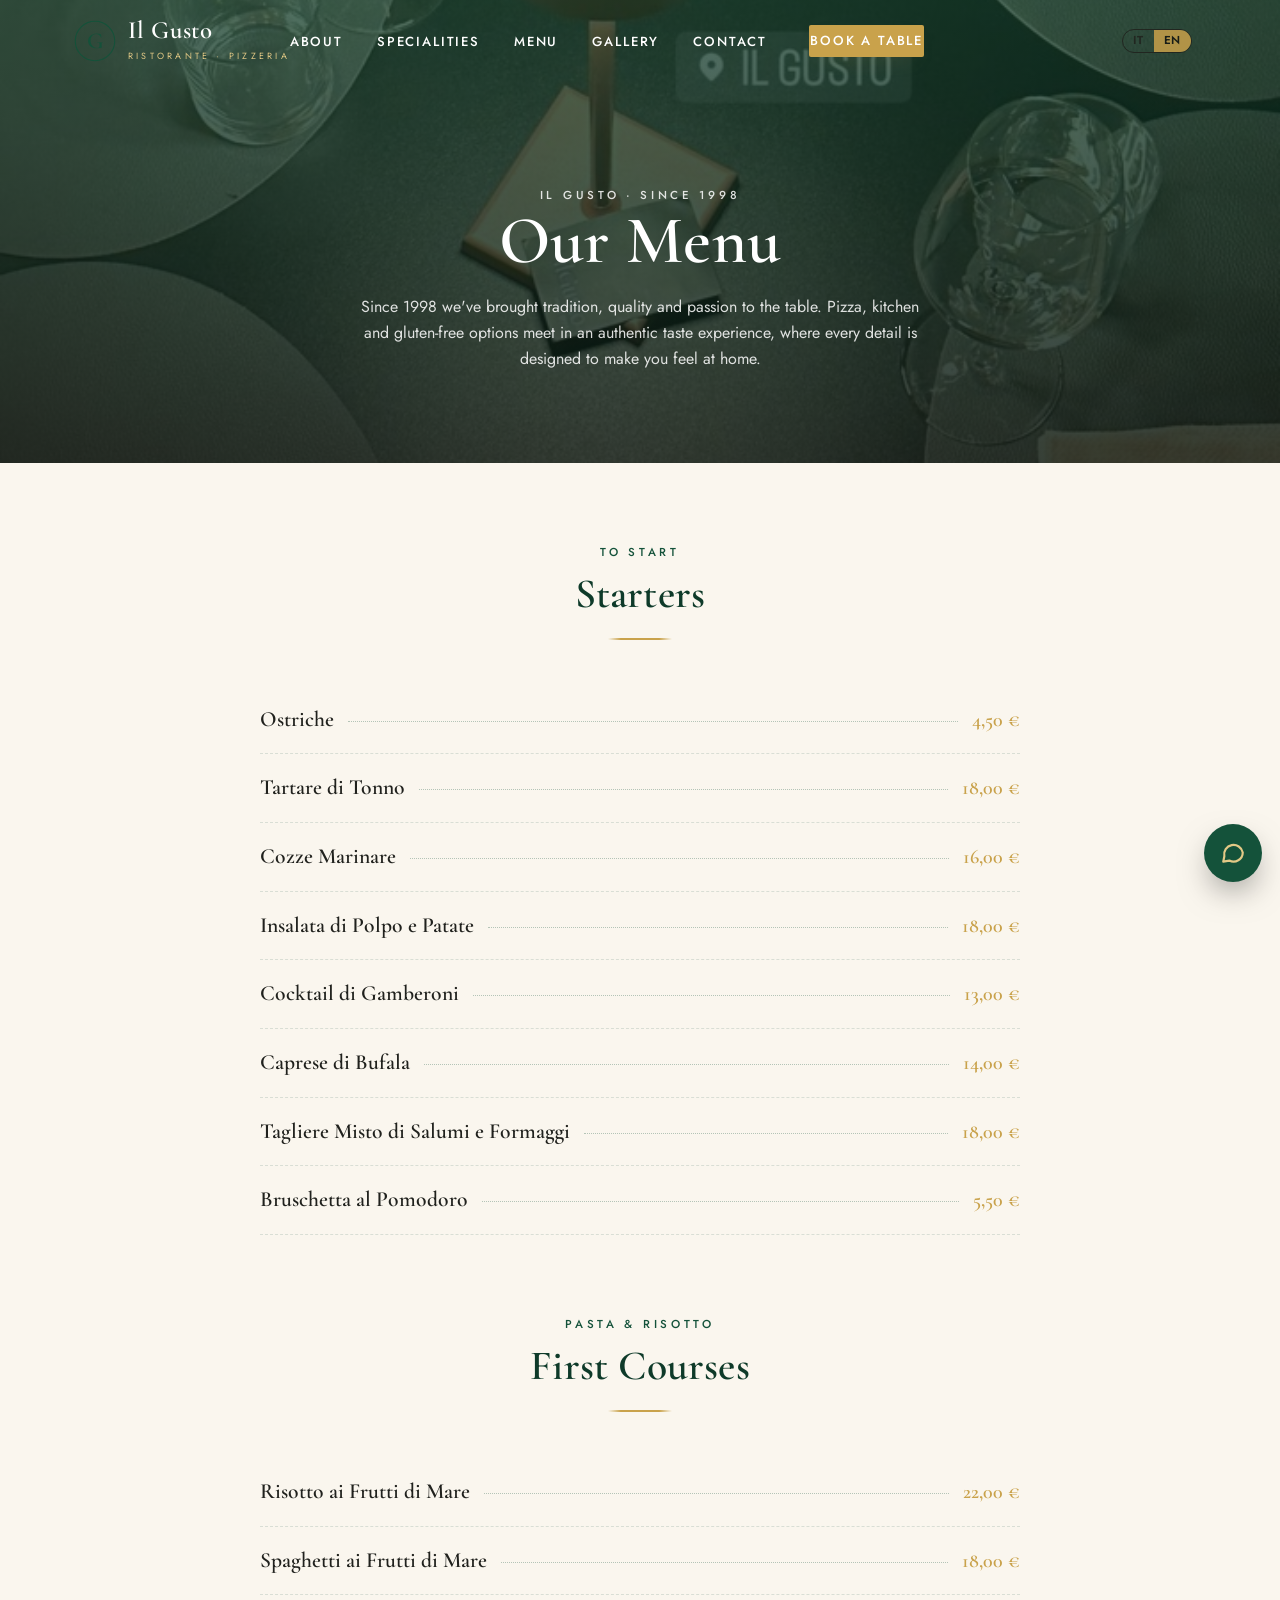
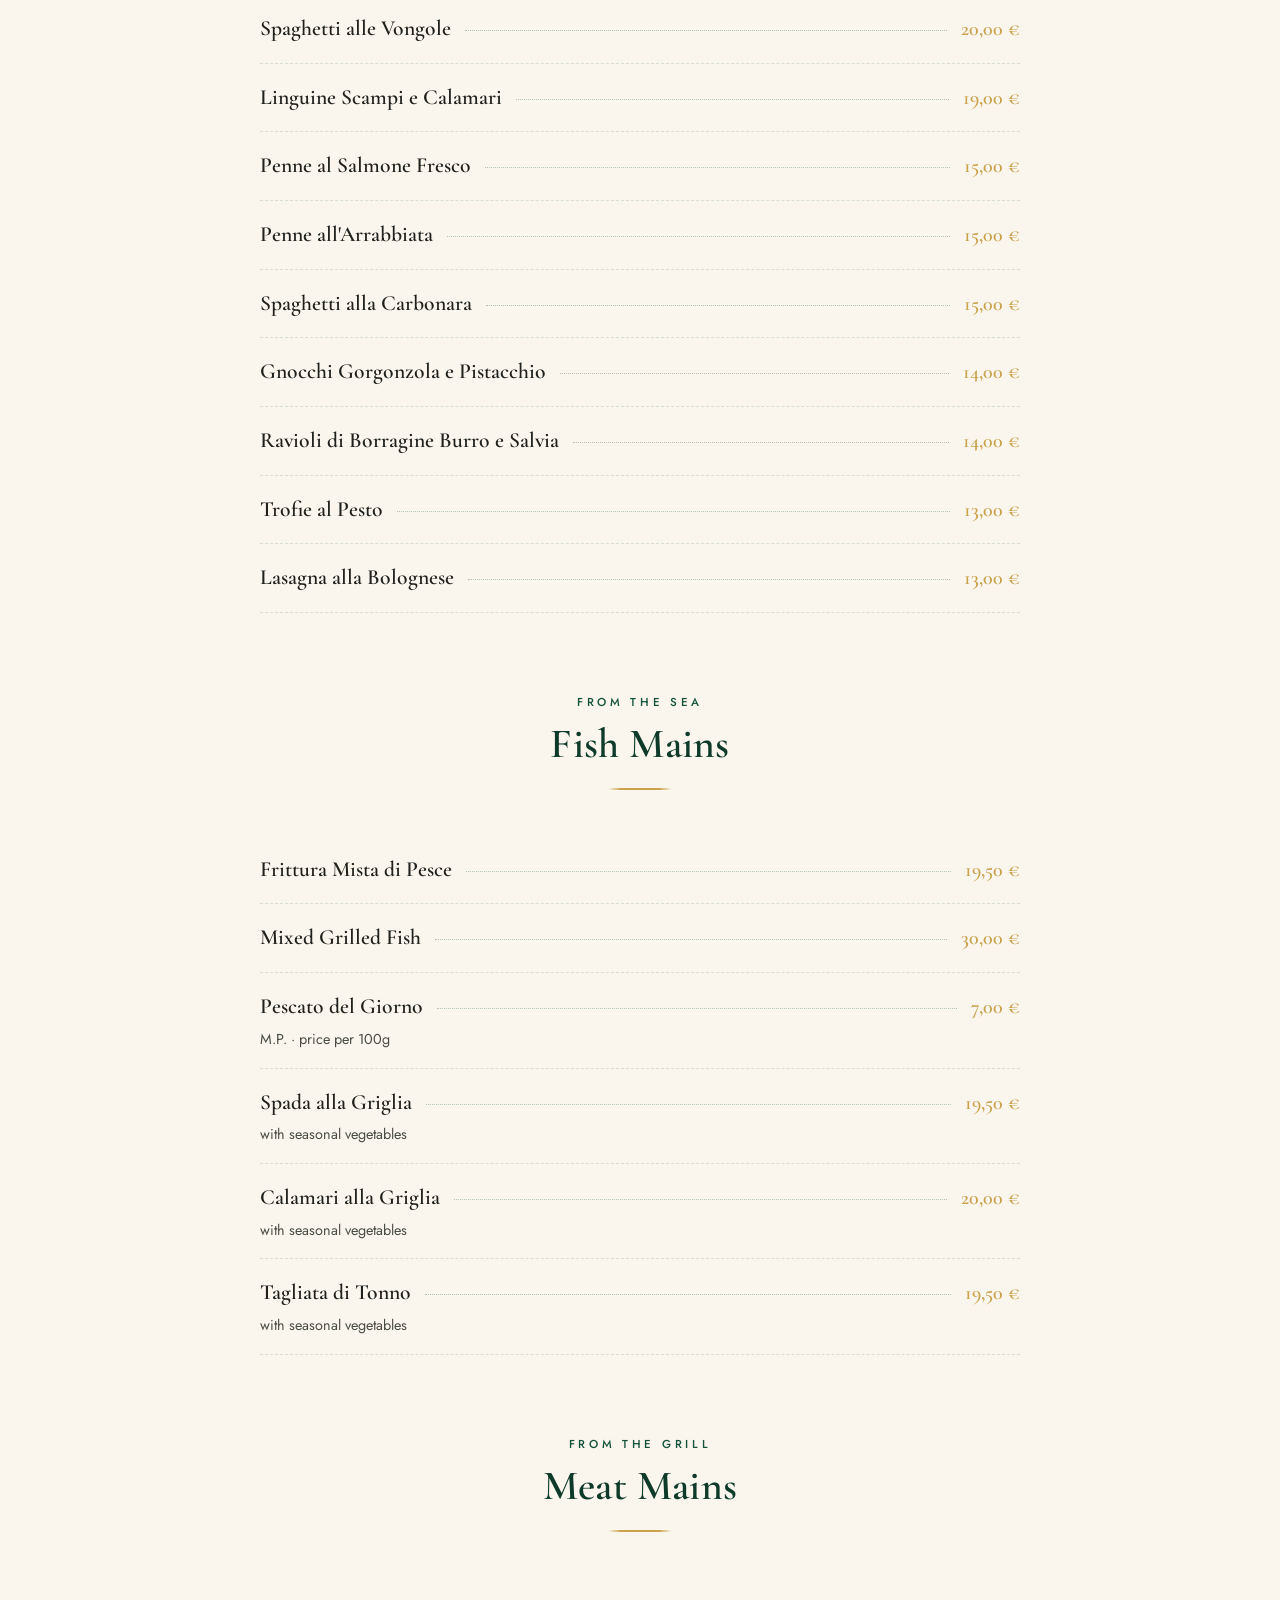
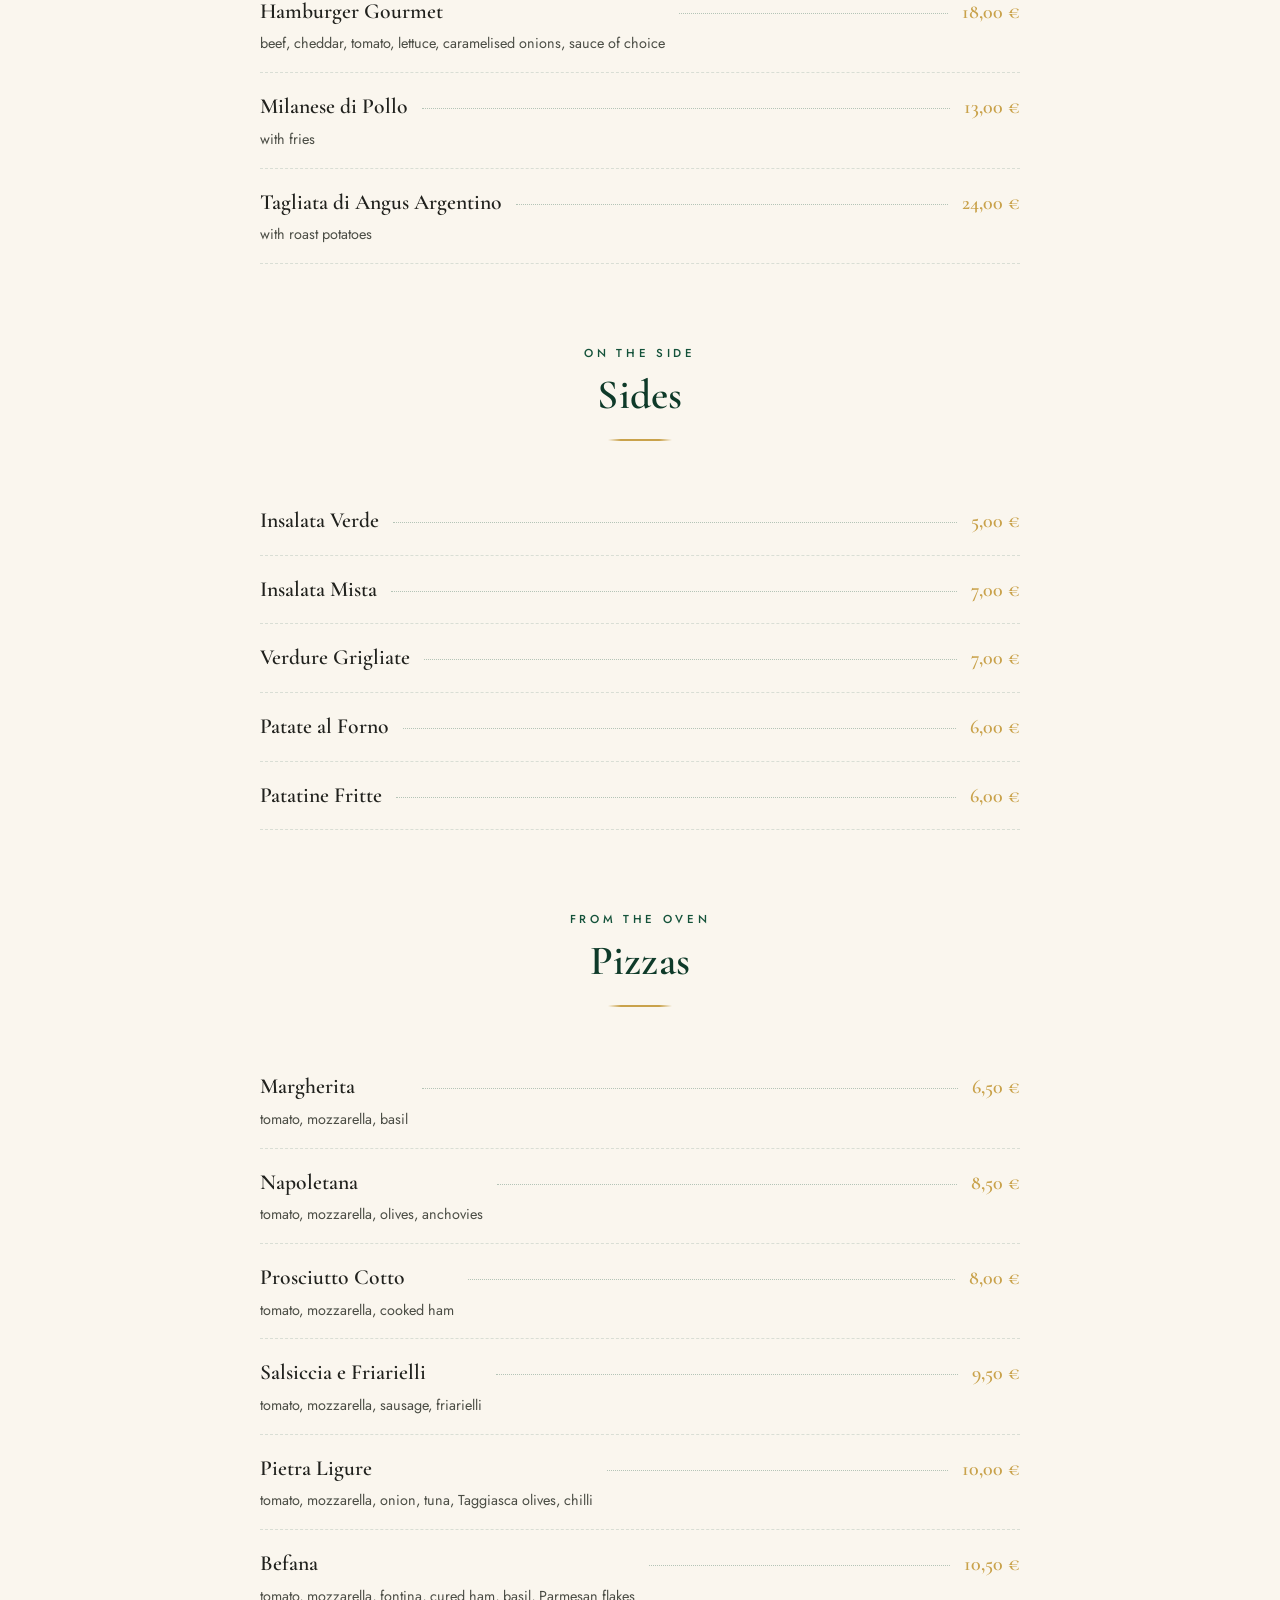
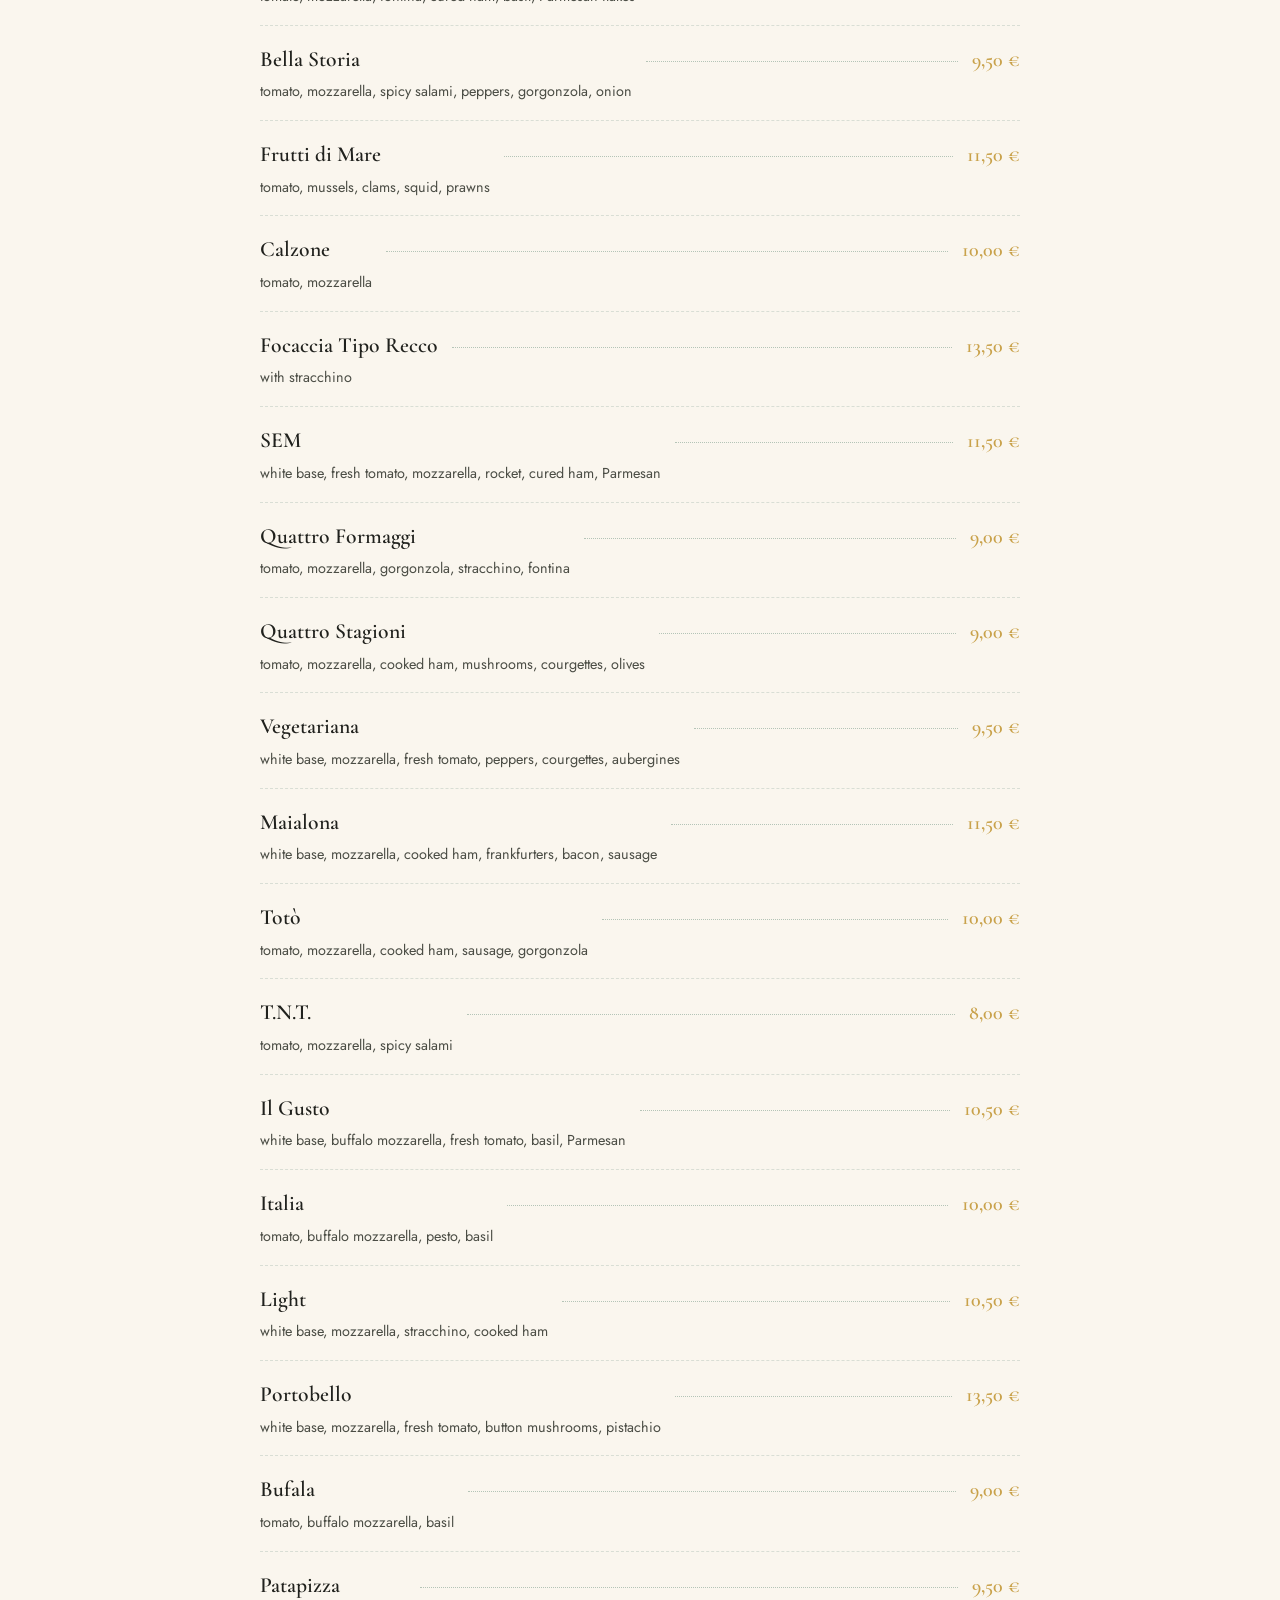
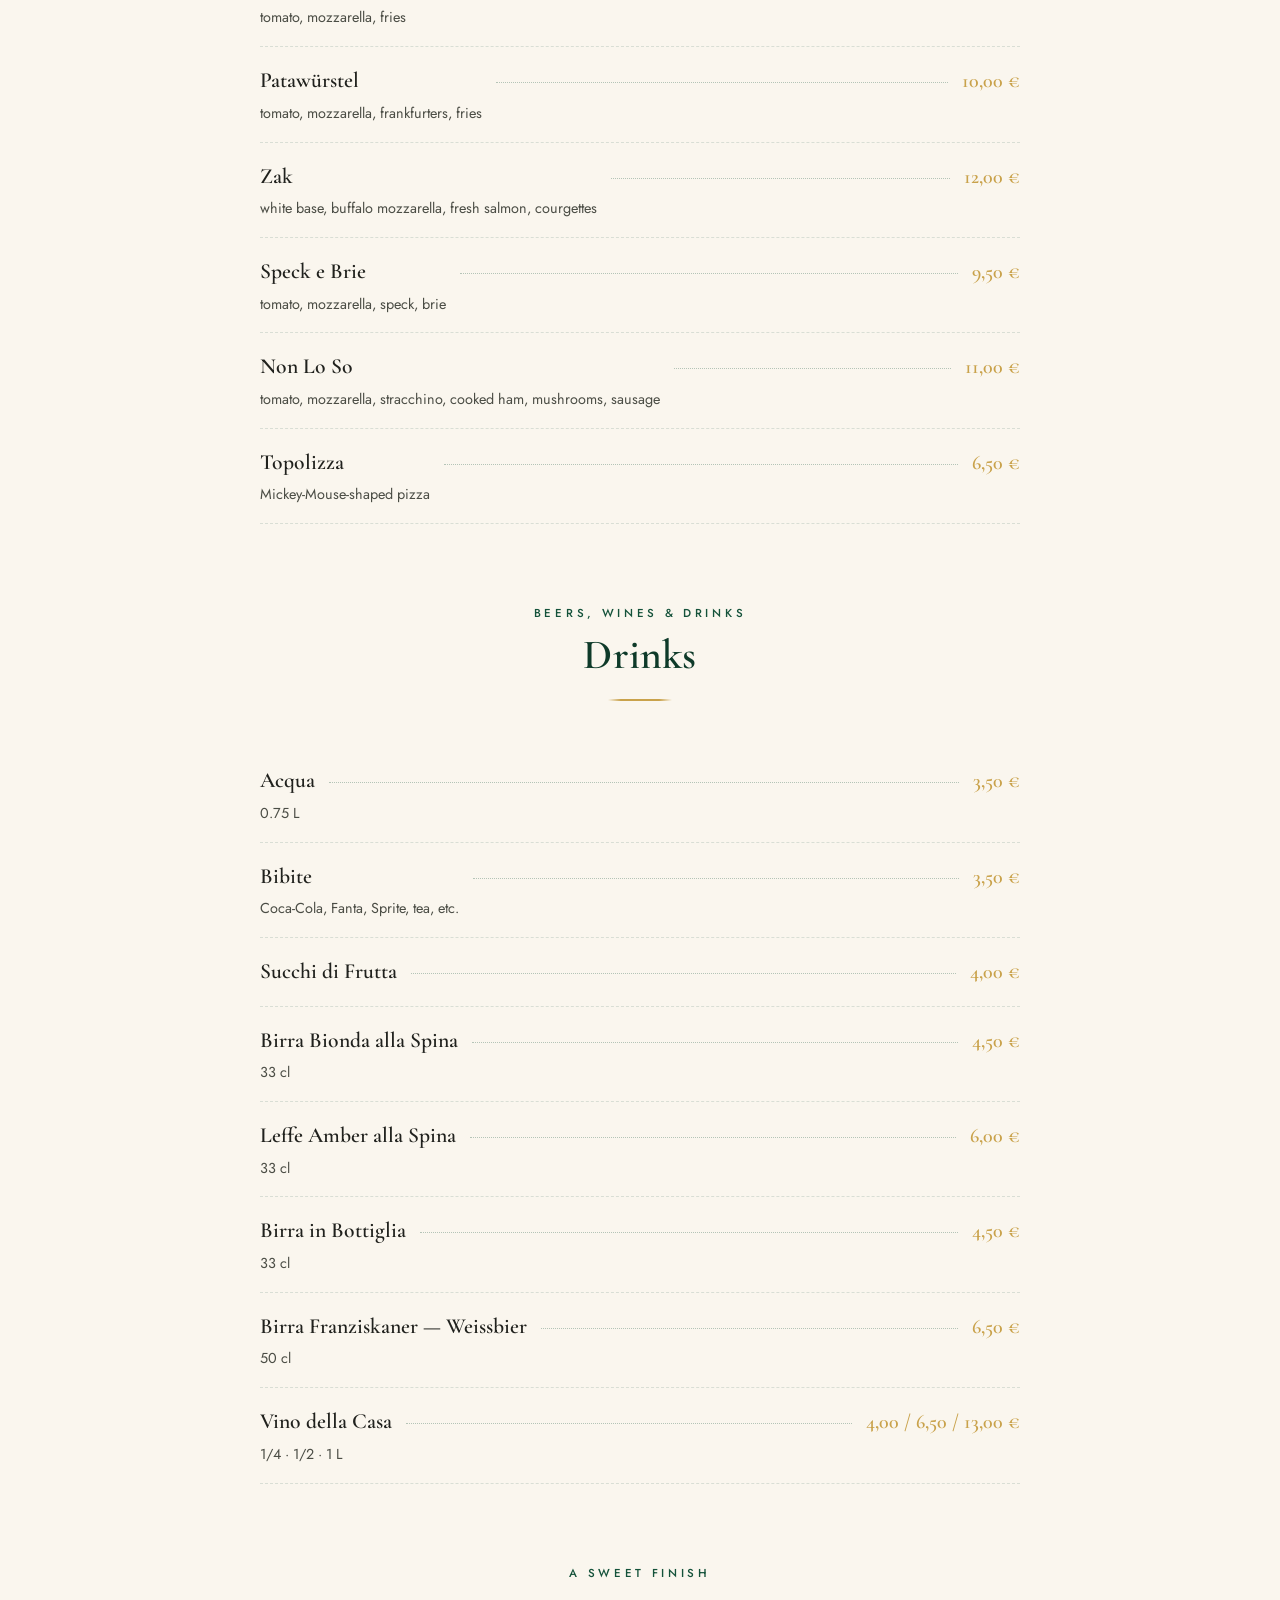
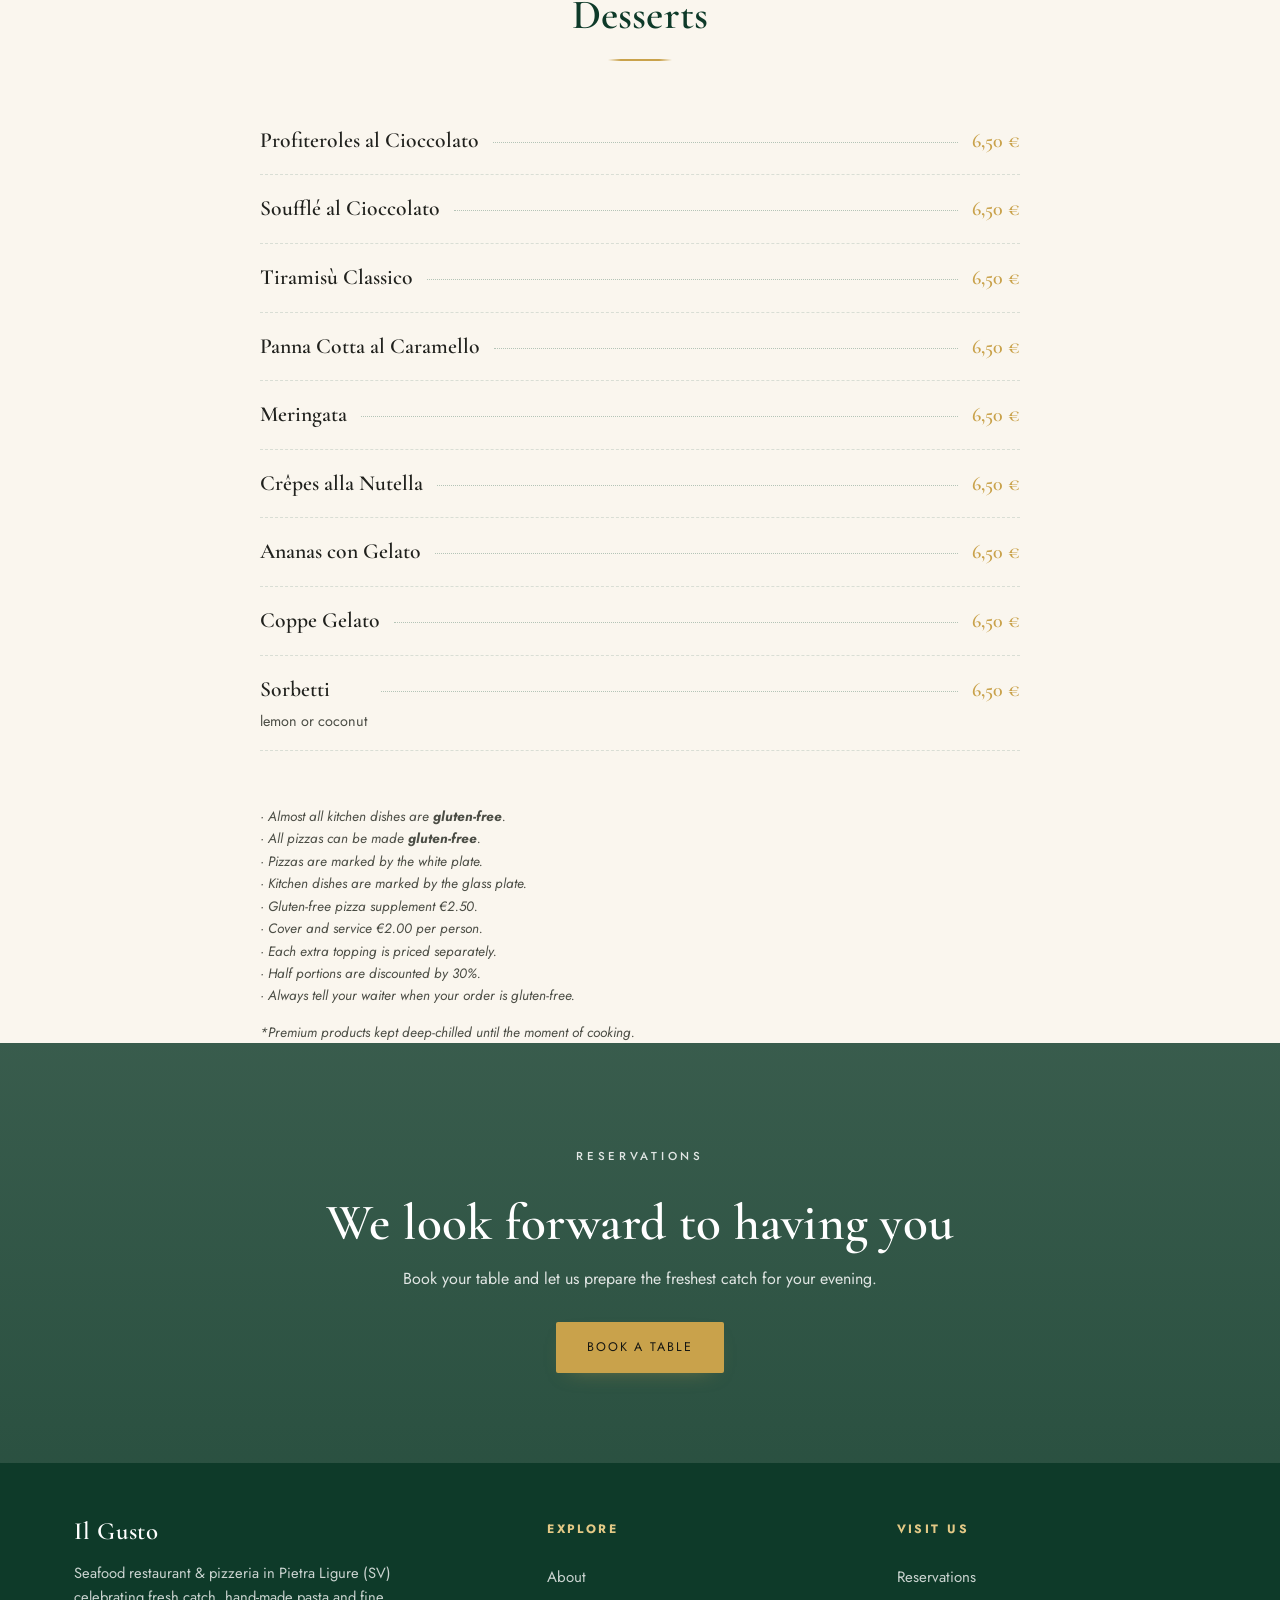
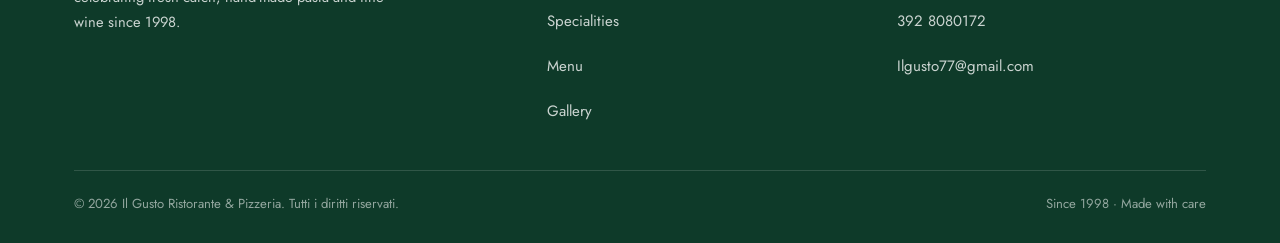
==== commit 9a0b8395: "Add chat widget and multi-language (i18n) support Co-Authored-By: Claude Opus 4.8 (1M context) <nore" ====
--- a/docs/menu.html
+++ b/docs/menu.html
@@ -30,7 +30,7 @@
   <link rel="preconnect" href="https://fonts.googleapis.com" />
   <link rel="preconnect" href="https://fonts.gstatic.com" crossorigin />
   <link href="https://fonts.googleapis.com/css2?family=Cormorant+Garamond:ital,wght@0,500;0,600;1,500&family=Jost:wght@300;400;500&display=swap" rel="stylesheet" />
-  <link rel="stylesheet" href="assets/style.css?v=3" />
+  <link rel="stylesheet" href="assets/style.css?v=5" />
 
   <!-- Breadcrumb structured data -->
   <script type="application/ld+json">
@@ -106,7 +106,7 @@
     <div class="wrap">
       <p class="eyebrow">Il Gusto · Dal 1998</p>
       <h1>Il Nostro Menù</h1>
-      <p>Guidato dal pescato del giorno e dalle stagioni. Chiedi al cameriere il pesce fresco di giornata, le ostriche e le proposte del banco.</p>
+      <p>Dal 1998 portiamo in tavola tradizione, qualità e passione. Pizza, cucina e proposte senza glutine si incontrano in un'esperienza di gusto autentica, dove ogni dettaglio è pensato per farvi sentire a casa.</p>
     </div>
   </section>
 
@@ -519,17 +519,17 @@
 
         <div class="menu-note" style="text-align:left; max-width:760px;">
           <ul style="list-style:none; padding:0; margin:0 0 14px;">
-            <li>· Quasi tutto il menù della cucina è <strong>Senza Glutine</strong>.</li>
-            <li>· Le pizze possono essere tutte <strong>Senza Glutine</strong>.</li>
-            <li>· Il segno distintivo delle pizze è il piatto bianco.</li>
-            <li>· Il segno distintivo della cucina è il piatto di vetro.</li>
-            <li>· Supplemento pizza Senza Glutine 2,50 €.</li>
-            <li>· Coperto e servizio 2,00 € a persona.</li>
-            <li>· Per ogni supplemento il prezzo varia.</li>
-            <li>· Le mezze porzioni hanno una riduzione del prezzo pari al 30%.</li>
-            <li>· Specificare sempre ad ogni ordinazione al cameriere se l'ordinazione è Senza Glutine.</li>
+            <li data-en="· Almost all kitchen dishes are <strong>gluten-free</strong>.">· Quasi tutto il menù della cucina è <strong>Senza Glutine</strong>.</li>
+            <li data-en="· All pizzas can be made <strong>gluten-free</strong>.">· Le pizze possono essere tutte <strong>Senza Glutine</strong>.</li>
+            <li data-en="· Pizzas are marked by the white plate.">· Il segno distintivo delle pizze è il piatto bianco.</li>
+            <li data-en="· Kitchen dishes are marked by the glass plate.">· Il segno distintivo della cucina è il piatto di vetro.</li>
+            <li data-en="· Gluten-free pizza supplement €2.50.">· Supplemento pizza Senza Glutine 2,50 €.</li>
+            <li data-en="· Cover and service €2.00 per person.">· Coperto e servizio 2,00 € a persona.</li>
+            <li data-en="· Each extra topping is priced separately.">· Per ogni supplemento il prezzo varia.</li>
+            <li data-en="· Half portions are discounted by 30%.">· Le mezze porzioni hanno una riduzione del prezzo pari al 30%.</li>
+            <li data-en="· Always tell your waiter when your order is gluten-free.">· Specificare sempre ad ogni ordinazione al cameriere se l'ordinazione è Senza Glutine.</li>
           </ul>
-          <p style="margin:0;">*Prodotti di prima qualità conservati in regime di freddo spinto sino al momento della cottura.</p>
+          <p style="margin:0;" data-en="*Premium products kept deep-chilled until the moment of cooking.">*Prodotti di prima qualità conservati in regime di freddo spinto sino al momento della cottura.</p>
         </div>
       </div>
     </section>
@@ -578,5 +578,7 @@
   </footer>
 
   <script src="assets/main.js"></script>
+  <script src="assets/i18n.js"></script>
+  <script src="assets/chat.js"></script>
 </body>
 </html>
--- a/docs/assets/style.css
+++ b/docs/assets/style.css
@@ -397,3 +397,45 @@
 /* ---- Header brand: a touch more refinement ---- */
 .brand-text { letter-spacing: .03em; }
 .brand-sub { letter-spacing: .36em; }
+
+/* ---------- Assistant chat widget ---------- */
+.ai-widget { position: fixed; right: 18px; bottom: 18px; z-index: 80; font-family: var(--sans); }
+.ai-fab { width: 58px; height: 58px; border-radius: 50%; border: 0; cursor: pointer; background: var(--green); color: var(--gold-soft); box-shadow: 0 14px 34px -10px rgba(0,0,0,.55); display: grid; place-items: center; transition: transform .2s ease, background .2s ease; }
+.ai-fab:hover { transform: translateY(-2px); background: var(--green-deep); }
+.ai-fab svg { width: 26px; height: 26px; }
+.ai-fab .ic-close { display: none; }
+.ai-open .ai-fab .ic-chat { display: none; }
+.ai-open .ai-fab .ic-close { display: block; }
+.ai-panel { position: absolute; right: 0; bottom: 72px; width: min(92vw, 360px); height: min(72vh, 540px);
+  background: #fff; border-radius: 16px; border: 1px solid var(--line); box-shadow: 0 26px 64px -22px rgba(0,0,0,.55);
+  display: flex; flex-direction: column; overflow: hidden; opacity: 0; transform: translateY(12px) scale(.98);
+  pointer-events: none; transition: opacity .22s ease, transform .22s ease; }
+.ai-open .ai-panel { opacity: 1; transform: none; pointer-events: auto; }
+.ai-head { background: linear-gradient(160deg, var(--green), var(--green-deep)); color: #fff; padding: 13px 16px; display: flex; align-items: center; gap: 11px; }
+.ai-head .ai-dot { width: 9px; height: 9px; border-radius: 50%; background: #7ee0a6; box-shadow: 0 0 0 3px rgba(126,224,166,.25); flex: none; }
+.ai-head b { font-family: var(--serif); font-size: 1.12rem; font-weight: 600; line-height: 1.1; }
+.ai-head small { display: block; opacity: .82; font-size: .68rem; letter-spacing: .05em; }
+.ai-head .ai-close { margin-left: auto; background: none; border: 0; color: #fff; font-size: 1.5rem; line-height: 1; cursor: pointer; padding: 0 4px; }
+.ai-body { flex: 1; overflow-y: auto; padding: 14px; display: flex; flex-direction: column; gap: 10px; background: var(--cream); }
+.ai-msg { max-width: 86%; padding: 10px 13px; border-radius: 13px; font-size: .92rem; line-height: 1.45; }
+.ai-msg.bot { background: #fff; border: 1px solid var(--line); align-self: flex-start; border-bottom-left-radius: 3px; color: var(--ink); }
+.ai-msg.user { background: var(--green); color: #fff; align-self: flex-end; border-bottom-right-radius: 3px; }
+.ai-actions { display: flex; flex-wrap: wrap; gap: 8px; margin-top: 10px; }
+.ai-actions a { display: inline-block; padding: 8px 13px; border-radius: 22px; font-size: .82rem; font-weight: 500; text-decoration: none; border: 1px solid var(--green); color: var(--green); background: #fff; transition: .2s ease; }
+.ai-actions a:hover { background: var(--green); color: #fff; }
+.ai-quick { display: flex; flex-wrap: wrap; gap: 8px; padding: 11px 14px; border-top: 1px solid var(--line); background: #fff; }
+.ai-chip { padding: 8px 12px; border-radius: 22px; font-size: .82rem; font-weight: 500; cursor: pointer; border: 1px solid var(--line); color: var(--green-deep); background: var(--cream); transition: .2s ease; font-family: var(--sans); }
+.ai-chip:hover { background: var(--green); color: #fff; border-color: var(--green); }
+.ai-input { display: flex; gap: 8px; padding: 10px 12px; border-top: 1px solid var(--line); background: #fff; }
+.ai-input input { flex: 1; border: 1px solid var(--line); border-radius: 22px; padding: 9px 14px; font-size: .9rem; font-family: var(--sans); outline: none; }
+.ai-input input:focus { border-color: var(--green); }
+.ai-input button { border: 0; background: var(--green); color: #fff; border-radius: 50%; width: 38px; height: 38px; flex: none; cursor: pointer; display: grid; place-items: center; }
+.ai-input button svg { width: 18px; height: 18px; }
+body.nav-locked .ai-widget { display: none; }
+@media (max-width: 480px) { .ai-panel { width: 92vw; height: 76vh; } }
+
+/* ---------- Language switch (IT / EN) ---------- */
+.lang-switch { display: inline-flex; align-items: center; margin-left: auto; margin-right: 14px; border: 1px solid currentColor; border-radius: 20px; overflow: hidden; opacity: .85; }
+.lang-switch button { background: none; border: 0; padding: 5px 10px; cursor: pointer; font-family: var(--sans); font-size: .72rem; font-weight: 600; letter-spacing: .06em; color: inherit; line-height: 1; transition: background .2s ease, color .2s ease; }
+.lang-switch button.active { background: var(--gold); color: var(--charcoal); }
+@media (max-width: 680px) { .lang-switch { margin-right: 10px; } }
